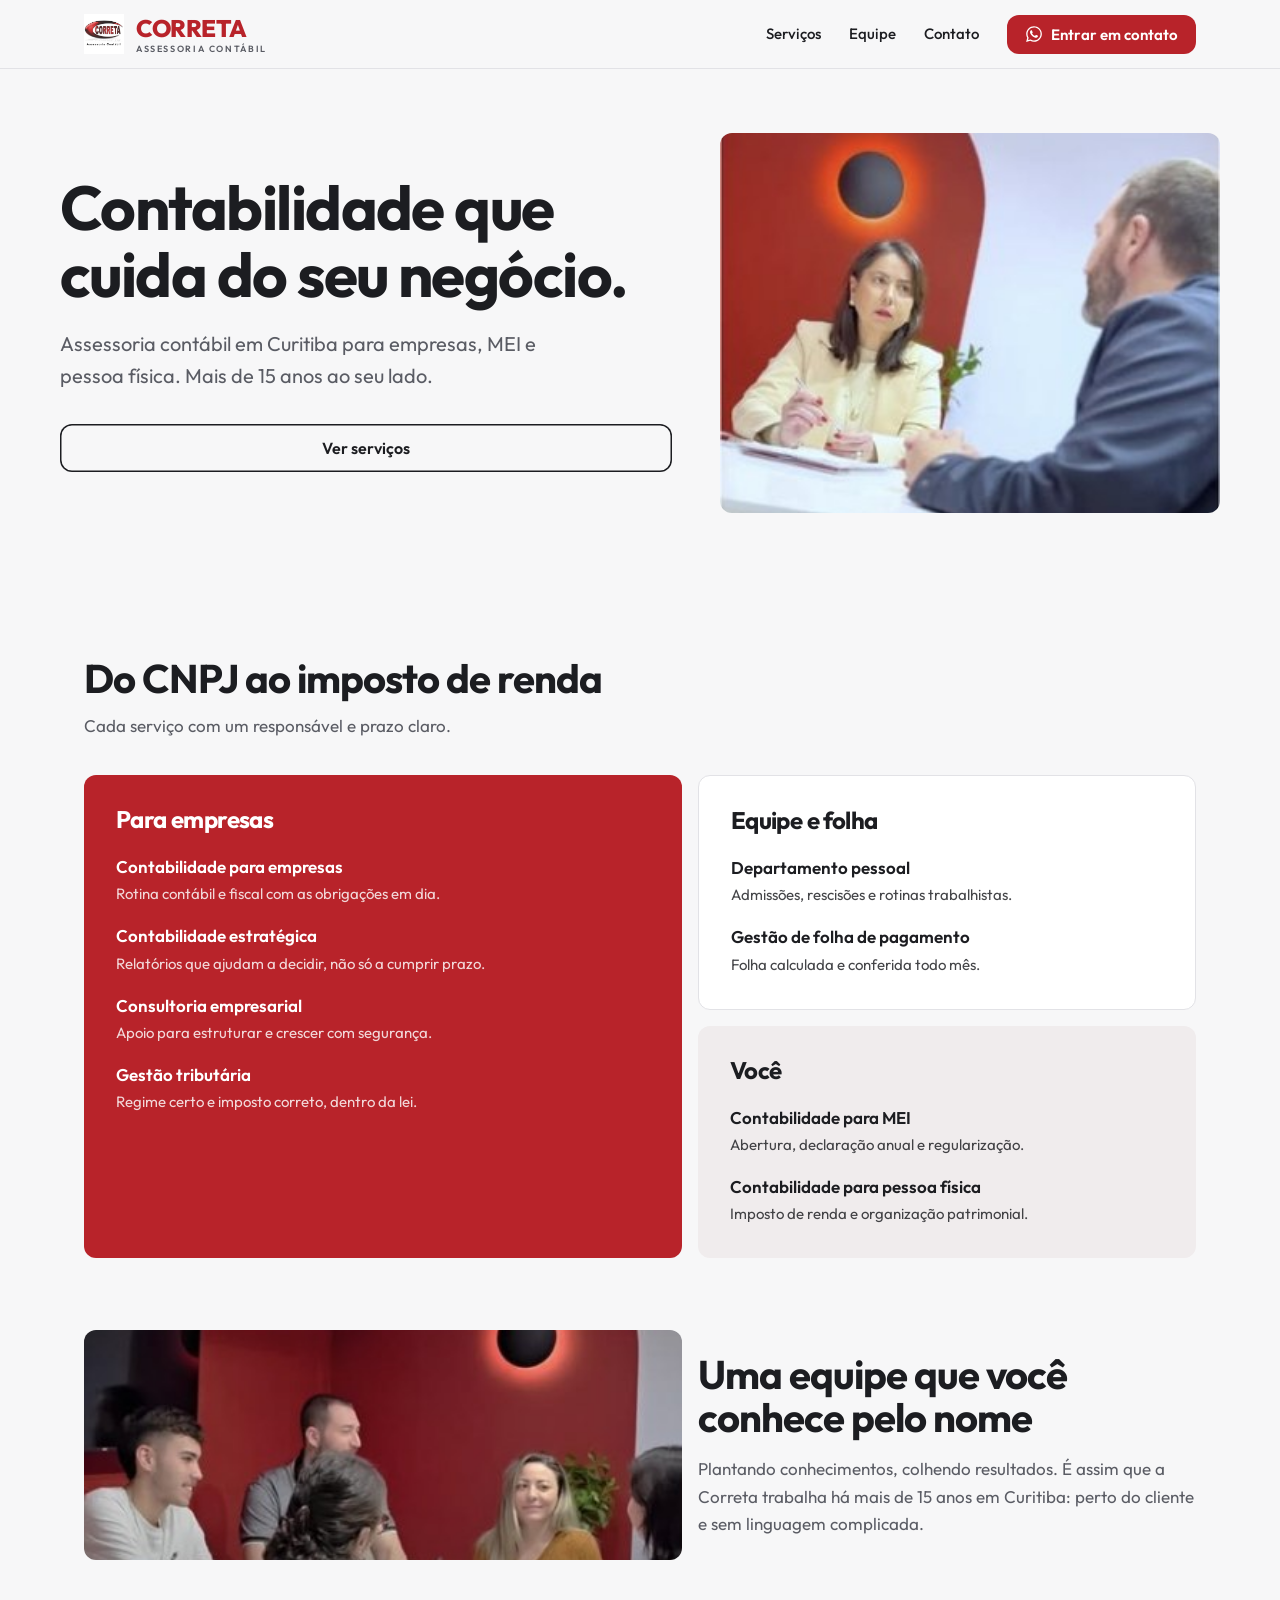
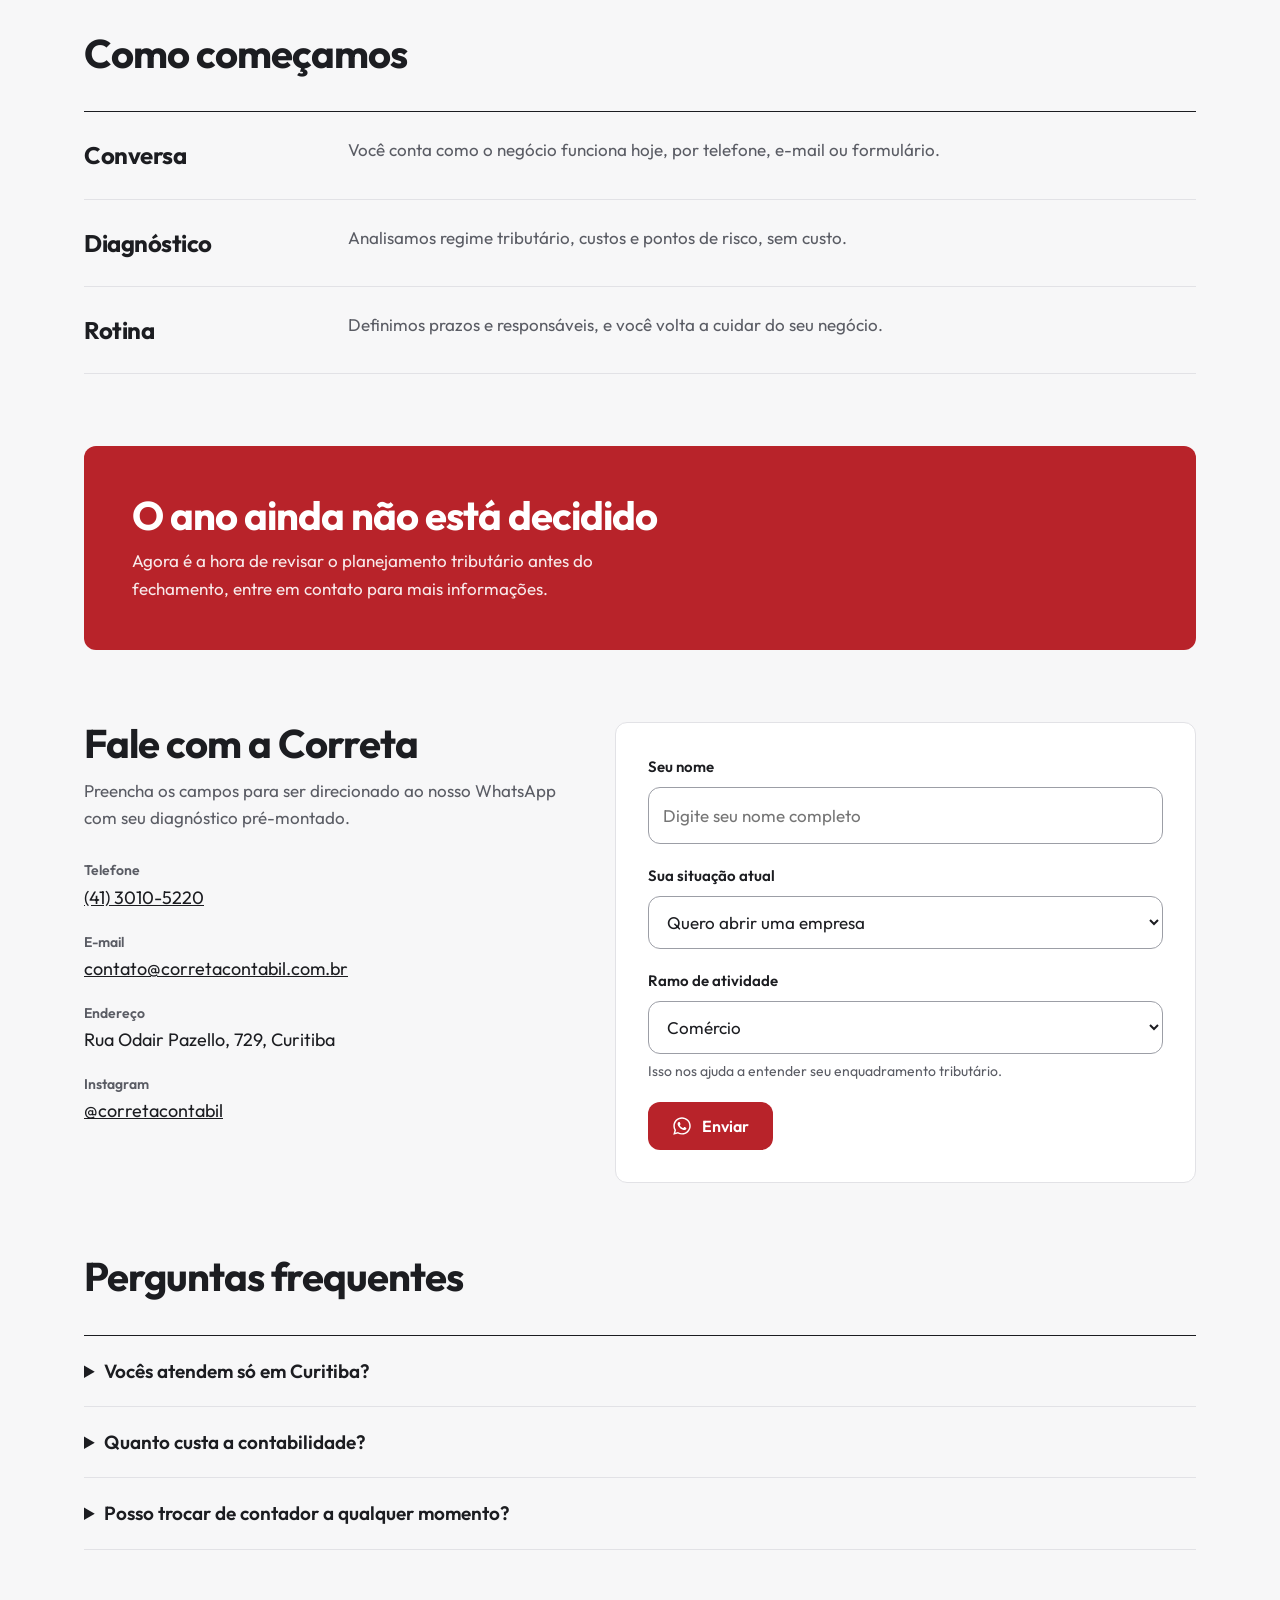
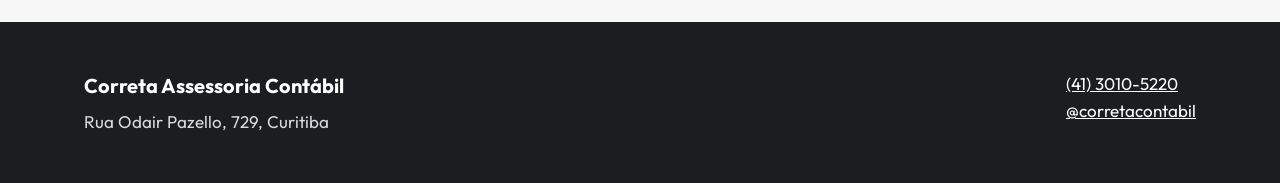
==== index.html @ 0120943a "Ajuste nome do arquivo" ====
<!doctype html>
<html lang="pt-BR">
  <head>
    <meta charset="utf-8" />
    <meta
      name="viewport"
      content="width=device-width, initial-scale=1, viewport-fit=cover"
    />
    <title>Correta Assessoria Contábil | Curitiba</title>
    <meta
      name="description"
      content="Assessoria contábil em Curitiba para empresas, MEI e pessoa física. Peça seu diagnóstico gratuito."
    />
    <link rel="preconnect" href="https://fonts.googleapis.com" />
    <link rel="preconnect" href="https://fonts.gstatic.com" crossorigin />
    <link
      href="https://fonts.googleapis.com/css2?family=Outfit:wght@400;500;600;700;800&display=swap"
      rel="stylesheet"
    />

    <link rel="icon" type="image/png" href="/public/logo.jpg" />

    <style>
      :root {
        color-scheme: light;
        --bg: #f7f7f8;
        --surf: #fff;
        --tint: #f0eced;
        --ink: #1c1d21;
        --mut: #5a5c64;
        --acc: #b8232a;
        --accd: #8f1a20;
        --line: #e2e2e6;
        --r: 12px;
        box-sizing: border-box;
        padding-top: env(safe-area-inset-top, 0px);
        padding-bottom: env(safe-area-inset-bottom, 0px);
      }
      * {
        box-sizing: border-box;
      }
      html {
        scroll-padding-top: calc(72px + env(safe-area-inset-top, 0px));
        scroll-behavior: smooth;
      }
      @media (prefers-reduced-motion: reduce) {
        html {
          scroll-behavior: auto;
        }
        * {
          transition: none !important;
        }
      }
      body {
        margin: 0;
        background: var(--bg);
        color: var(--ink);
        font:
          400 17px/1.6 Outfit,
          system-ui,
          -apple-system,
          "Segoe UI",
          Roboto,
          sans-serif;
      }
      .w {
        max-width: 1160px;
        margin: 0 auto;
        padding: 0 24px;
      }
      h1,
      h2,
      h3 {
        font-weight: 700;
        letter-spacing: -0.025em;
        line-height: 1.08;
        margin: 0;
      }
      h1 {
        font-size: clamp(34px, 5.6vw, 62px);
      }
      h2 {
        font-size: clamp(26px, 3.8vw, 40px);
      }
      p {
        margin: 0;
      }
      .mut {
        color: var(--mut);
      }
      header {
        position: sticky;
        top: env(safe-area-inset-top, 0px);
        z-index: 10;
        background: var(--bg);
        border-bottom: 1px solid var(--line);
      }
      header .w {
        height: 68px;
        display: flex;
        align-items: center;
        justify-content: space-between;
        gap: 16px;
      }
      .logo {
        font-weight: 800;
        font-size: 24px;
        letter-spacing: -0.02em;
        color: var(--acc);
        text-transform: uppercase;
        line-height: 1;
        text-decoration: none;
      }
      .logo small {
        display: block;
        font-size: 9px;
        font-weight: 600;
        letter-spacing: 0.18em;
        color: var(--mut);
        margin-top: 4px;
      }
      nav {
        display: flex;
        align-items: center;
        gap: 28px;
      }
      nav a:not(.btn) {
        color: var(--ink);
        text-decoration: none;
        font-weight: 500;
        font-size: 15px;
      }
      nav a:not(.btn):hover {
        color: var(--acc);
      }
      nav a.btn {
        display: inline-flex;
        align-items: center;
        justify-content: center;
        gap: 8px; /* Espaçamento entre o ícone e o texto */
      }

      /* Tamanho e cor do ícone SVG do WhatsApp */
      nav a.btn svg {
        width: 18px;
        height: 18px;
        fill: currentColor; /* Herda a cor branca do texto do botão */
        flex-shrink: 0;
      }
      .btn {
        display: inline-block;
        background: var(--acc);
        color: #fff;
        font:
          600 16px Outfit,
          system-ui,
          sans-serif;
        padding: 14px 24px;
        border-radius: var(--r);
        text-decoration: none;
        border: 0;
        cursor: pointer;
        white-space: nowrap;
        transition:
          background 0.15s,
          transform 0.1s;
      }
      .btn:hover {
        background: var(--accd);
      }
      .btn:active {
        transform: translateY(1px);
      }
      .btn.line {
        background: transparent;
        color: var(--ink);
        box-shadow: inset 0 0 0 1.5px var(--ink);
        width: 100%;
        text-align: center;
      }
      .btn.line:hover {
        background: var(--ink);
        color: #fff;
      }
      .btn.white {
        background: #fff;
        color: var(--accd);
      }
      .btn.white:hover {
        background: var(--tint);
      }
      .btn.sm {
        padding: 10px 18px;
        font-size: 15px;
      }
      .btn-wsp {
        display: inline-flex;
        align-items: center;
        justify-content: center;
        gap: 10px;
        width: 100%; /* Ocupa a largura disponível da coluna no formulário */
        max-width: 320px; /* Define um tamanho máximo elegante */
        text-align: center;
      }

      /* Garante o alinhamento do conteúdo da coluna onde o botão está inserido */
      .form-column-center {
        display: flex;
        flex-direction: column;
        justify-content: center;
        align-items: center;
        height: 100%;
      }

      .logo {
        display: flex;
        align-items: center;
        gap: 12px; /* Espaço entre a imagem e o texto */
        text-decoration: none;
        font-weight: 800;
        font-size: 24px;
        letter-spacing: -0.02em;
        color: var(--acc);
        text-transform: uppercase;
        line-height: 1;
      }

      /* Tamanho controlado da imagem */
      .logo-img {
        max-height: 40px;
        width: auto;
        object-fit: contain;
      }

      /* Estilo do texto ao lado da imagem */
      .logo-text small {
        display: block;
        font-size: 9px;
        font-weight: 600;
        letter-spacing: 0.18em;
        color: var(--mut);
        margin-top: 4px;
      }

      /* Ajuste do tamanho do ícone SVG do WhatsApp */
      .btn-wsp svg {
        width: 22px;
        height: 22px;
        fill: currentColor;
        flex-shrink: 0;
      }

      button.btn,
      .btn-wsp-submit {
        display: inline-flex !important;
        align-items: center !important;
        justify-content: center !important;
        gap: 10px; /* Espaçamento horizontal entre o ícone e a palavra 'Enviar' */
        line-height: 1; /* Evita que a altura da linha empurre o texto para baixo */
      }

      /* Força a remoção de margens extras ou desalinhamento do SVG */
      button.btn svg,
      .btn-wsp-submit svg {
        display: block; /* Remove o espaçamento de linha padrão de imagens/SVGs */
        flex-shrink: 0;
        margin: 0;
      }
      .hero {
        display: grid;
        grid-template-columns: 1.1fr 0.9fr;
        gap: 48px;
        align-items: center;
        padding: 64px 0 72px;
      }
      .hero p {
        font-size: 20px;
        color: var(--mut);
        max-width: 480px;
        margin-top: 20px;
      }
      .cta {
        display: flex;
        gap: 12px;
        flex-wrap: wrap;
        margin-top: 32px;
      }
      .ph {
        width: 100%;
        display: block;
        border-radius: var(--r);
        object-fit: cover;
      }
      .hero .ph {
        aspect-ratio: 4/4.6;
      }
      section {
        padding: 72px 0;
      }
      .head {
        max-width: 620px;
        margin-bottom: 36px;
      }
      .head p {
        margin-top: 12px;
        color: var(--mut);
      }
      .bento {
        display: grid;
        grid-template-columns: 1.2fr 1fr;
        grid-template-rows: auto auto;
        gap: 16px;
      }
      .cell {
        border-radius: var(--r);
        padding: 32px;
      }
      .cell h3 {
        font-size: 24px;
        margin-bottom: 20px;
      }
      .cell dl {
        margin: 0;
      }
      .cell dt {
        font-weight: 600;
        font-size: 17px;
      }
      .cell dd {
        margin: 2px 0 16px;
        font-size: 15px;
        opacity: 0.82;
      }
      .cell dd:last-child {
        margin-bottom: 0;
      }
      .c1 {
        grid-row: span 2;
        background: var(--acc);
        color: #fff;
      }
      .c2 {
        background: var(--surf);
        border: 1px solid var(--line);
      }
      .c3 {
        background: var(--tint);
      }
      .split {
        display: grid;
        grid-template-columns: 1.2fr 1fr;
        gap: 16px;
        align-items: center;
      }

      .split .ph {
        width: 100%;
        aspect-ratio: 16/9;
        object-fit: cover;
        border-radius: var(--r);
      }
      .split p {
        margin-top: 16px;
        color: var(--mut);
      }
      .steps {
        border-top: 1.5px solid var(--ink);
      }
      .step {
        display: grid;
        grid-template-columns: 240px 1fr;
        gap: 24px;
        padding: 24px 0;
        border-bottom: 1px solid var(--line);
      }
      .step b {
        font-size: 24px;
        font-weight: 700;
        letter-spacing: -0.02em;
      }
      .band {
        background: var(--acc);
        color: #fff;
        border-radius: var(--r);
        padding: 48px;
        display: flex;
        justify-content: space-between;
        align-items: center;
        gap: 32px;
        flex-wrap: wrap;
      }
      .band p {
        margin-top: 10px;
        opacity: 0.9;
        max-width: 520px;
      }
      .form {
        display: grid;
        grid-template-columns: 0.9fr 1.1fr;
        gap: 56px;
      }
      .info dl {
        margin: 28px 0 0;
      }
      .info dt {
        font-size: 14px;
        font-weight: 600;
        color: var(--mut);
        margin-top: 18px;
      }
      .info dd {
        margin: 2px 0 0;
        font-size: 18px;
      }
      .info a {
        color: var(--ink);
      }
      form {
        background: var(--surf);
        border: 1px solid var(--line);
        border-radius: var(--r);
        padding: 32px;
      }
      label {
        display: block;
        font-weight: 600;
        font-size: 15px;
        margin-bottom: 8px;
      }
      .f {
        margin-bottom: 20px;
      }
      .hint {
        font-size: 14px;
        color: var(--mut);
        margin-top: 6px;
      }
      .err {
        font-size: 14px;
        color: var(--accd);
        margin-top: 6px;
        display: none;
      }
      .bad input {
        border-color: var(--accd);
      }
      .bad .err {
        display: block;
      }
      input,
      select {
        width: 100%;
        padding: 14px;
        border-radius: var(--r);
        border: 1.5px solid #9c9ea6;
        background: #fff;
        color: var(--ink);
        font: inherit;
      }
      input:focus-visible,
      select:focus-visible,
      .btn:focus-visible,
      summary:focus-visible,
      a:focus-visible {
        outline: 3px solid var(--ink);
        outline-offset: 2px;
      }
      details {
        border-bottom: 1px solid var(--line);
        padding: 20px 0;
      }
      details:first-of-type {
        border-top: 1.5px solid var(--ink);
      }
      summary {
        font-weight: 600;
        font-size: 19px;
        cursor: pointer;
      }
      details p {
        margin-top: 10px;
        color: var(--mut);
        max-width: 640px;
      }
      footer {
        background: var(--ink);
        color: #d9dade;
        padding: 48px 0;
      }
      footer .w {
        display: flex;
        justify-content: space-between;
        gap: 24px;
        flex-wrap: wrap;
      }
      footer b {
        color: #fff;
        font-size: 20px;
      }
      footer a {
        color: #fff;
      }
      @media (max-width: 820px) {
        nav a:not(.btn) {
          display: none;
        }
        .hero,
        .split,
        .form {
          grid-template-columns: 1fr;
          gap: 32px;
        }
        .hero {
          padding: 36px 0 48px;
        }
        .hero .ph {
          aspect-ratio: 4/3;
          order: -1;
        }
        .bento {
          grid-template-columns: 1fr;
        }
        .c1 {
          grid-row: auto;
        }
        .step {
          grid-template-columns: 1fr;
          gap: 6px;
        }
        section {
          padding: 52px 0;
        }
        .band {
          padding: 32px;
        }
        .cell {
          padding: 24px;
        }
        form {
          padding: 24px;
        }
      }
    </style>
  </head>
  <body>
    <header>
      <div class="w">
        <a class="logo" href="#">
          <img src="/public/logo.jpg" alt="Logo Correta" class="logo-img" />
          <div class="logo-text">
            CORRETA
            <small>ASSESSORIA CONTÁBIL</small>
          </div>
        </a>
        <nav>
          <a href="#servicos">Serviços</a><a href="#equipe">Equipe</a
          ><a href="#contato">Contato</a
          ><a class="btn sm" href="#contato">
            <svg xmlns="http://www.w3.org/2000/svg" viewBox="0 0 448 512">
              <path
                d="M380.9 97.1C339 55.1 283.2 32 223.9 32c-122.4 0-222 99.6-222 222 0 39.1 10.2 77.3 29.6 111L0 480l117.7-30.9c32.4 17.7 68.9 27 106.1 27h.1c122.3 0 224.1-99.6 224.1-222 0-59.3-25.2-115-67.1-157zm-157 341.6c-33.2 0-65.7-8.9-94-25.7l-6.7-4-69.8 18.3 18.6-68.1-4.4-7c-18.5-29.4-28.2-63.3-28.2-98.2 0-101.7 82.8-184.5 184.6-184.5 49.3 0 95.6 19.2 130.4 54.1 34.8 34.9 56.2 81.2 56.1 130.5 0 101.8-84.9 184.6-186.6 184.6zm101.2-138.2c-5.5-2.8-32.8-16.2-37.9-18-5.1-1.9-8.8-2.8-12.5 2.8-3.7 5.6-14.3 18-17.6 21.8-3.2 3.7-6.5 4.2-12 1.4-32.6-16.3-54-29.1-75.5-66-5.7-9.8 5.7-9.1 16.3-30.3 1.8-3.7.9-6.9-.5-9.7-1.4-2.8-12.5-30.1-17.1-41.2-4.5-10.8-9.1-9.3-12.5-9.5-3.2-.2-6.9-.2-10.6-.2-3.7 0-9.7 1.4-14.8 6.9-5.1 5.6-19.4 19-19.4 46.3 0 27.3 19.9 53.7 22.6 57.4 2.8 3.7 39.1 59.7 94.8 83.8 35.2 15.2 49 16.5 66.6 13.9 10.7-1.6 32.8-13.4 37.4-26.4 4.6-13 4.6-24.1 3.2-26.4-1.3-2.5-5-3.9-10.5-6.6z"
              />
            </svg>
            Entrar em contato
          </a>
        </nav>
      </div>
    </header>

    <main>
      <div class="w hero">
        <div>
          <h1>Contabilidade que cuida do seu negócio.</h1>
          <p>
            Assessoria contábil em Curitiba para empresas, MEI e pessoa física.
            Mais de 15 anos ao seu lado.
          </p>
          <div class="cta">
            <a class="btn line" href="#servicos">Ver serviços</a>
          </div>
        </div>
        <img
          class="ph"
          src="[data-uri]"
          width="310"
          height="380"
          alt="Contadora atendendo um cliente na sala de reuniões da Correta"
        />
      </div>

      <section id="servicos">
        <div class="w">
          <div class="head">
            <h2>Do CNPJ ao imposto de renda</h2>
            <p>Cada serviço com um responsável e prazo claro.</p>
          </div>
          <div class="bento">
            <div class="cell c1">
              <h3>Para empresas</h3>
              <dl>
                <dt>Contabilidade para empresas</dt>
                <dd>Rotina contábil e fiscal com as obrigações em dia.</dd>
                <dt>Contabilidade estratégica</dt>
                <dd>
                  Relatórios que ajudam a decidir, não só a cumprir prazo.
                </dd>
                <dt>Consultoria empresarial</dt>
                <dd>Apoio para estruturar e crescer com segurança.</dd>
                <dt>Gestão tributária</dt>
                <dd>Regime certo e imposto correto, dentro da lei.</dd>
              </dl>
            </div>
            <div class="cell c2">
              <h3>Equipe e folha</h3>
              <dl>
                <dt>Departamento pessoal</dt>
                <dd>Admissões, rescisões e rotinas trabalhistas.</dd>
                <dt>Gestão de folha de pagamento</dt>
                <dd>Folha calculada e conferida todo mês.</dd>
              </dl>
            </div>
            <div class="cell c3">
              <h3>Você</h3>
              <dl>
                <dt>Contabilidade para MEI</dt>
                <dd>Abertura, declaração anual e regularização.</dd>
                <dt>Contabilidade para pessoa física</dt>
                <dd>Imposto de renda e organização patrimonial.</dd>
              </dl>
            </div>
          </div>
        </div>
      </section>

      <section id="equipe" style="padding-top: 0">
        <div class="w split">
          <img
            class="ph"
            src="[data-uri]"
            width="418"
            height="230"
            alt="Equipe da Correta reunida na sala vermelha do escritório"
            loading="lazy"
          />
          <div>
            <h2>Uma equipe que você conhece pelo nome</h2>
            <p>
              Plantando conhecimentos, colhendo resultados. É assim que a
              Correta trabalha há mais de 15 anos em Curitiba: perto do cliente
              e sem linguagem complicada.
            </p>
          </div>
        </div>
      </section>

      <section style="padding-top: 0">
        <div class="w">
          <div class="head"><h2>Como começamos</h2></div>
          <div class="steps">
            <div class="step">
              <b>Conversa</b>
              <p class="mut">
                Você conta como o negócio funciona hoje, por telefone, e-mail ou
                formulário.
              </p>
            </div>
            <div class="step">
              <b>Diagnóstico</b>
              <p class="mut">
                Analisamos regime tributário, custos e pontos de risco, sem
                custo.
              </p>
            </div>
            <div class="step">
              <b>Rotina</b>
              <p class="mut">
                Definimos prazos e responsáveis, e você volta a cuidar do seu
                negócio.
              </p>
            </div>
          </div>
        </div>
      </section>

      <section style="padding-top: 0">
        <div class="w">
          <div class="band">
            <div>
              <h2>O ano ainda não está decidido</h2>
              <p>
                Agora é a hora de revisar o planejamento tributário antes do
                fechamento, entre em contato para mais informações.
              </p>
            </div>
          </div>
        </div>
      </section>

      <section id="contato" style="padding-top: 0">
        <div class="w form">
          <div class="info">
            <h2>Fale com a Correta</h2>
            <p class="mut" style="margin-top: 12px">
              Preencha os campos para ser direcionado ao nosso WhatsApp com seu
              diagnóstico pré-montado.
            </p>
            <dl>
              <dt>Telefone</dt>
              <dd><a href="tel:+554130105220">(41) 3010-5220</a></dd>
              <dt>E-mail</dt>
              <dd>
                <a href="mailto:contato@corretacontabil.com.br"
                  >contato@corretacontabil.com.br</a
                >
              </dd>
              <dt>Endereço</dt>
              <dd>Rua Odair Pazello, 729, Curitiba</dd>
              <dt>Instagram</dt>
              <dd>
                <a
                  href="https://instagram.com/corretacontabil"
                  target="_blank"
                  rel="noopener"
                  >@corretacontabil</a
                >
              </dd>
            </dl>
          </div>

          <form id="f" novalidate>
            <div class="f" id="gn">
              <label for="nome">Seu nome</label>
              <input
                id="nome"
                placeholder="Digite seu nome completo"
                autocomplete="name"
              />
              <p class="err">Informe seu nome para continuar.</p>
            </div>

            <div class="f">
              <label for="sit">Sua situação atual</label>
              <select id="sit">
                <option value="Quero abrir uma empresa">
                  Quero abrir uma empresa
                </option>
                <option value="Sou MEI e quero crescer">
                  Sou MEI e quero regularizar / crescer
                </option>
                <option value="Quero trocar de contador">
                  Quero trocar de contador
                </option>
                <option value="Preciso de contabilidade para pessoa física">
                  Preciso de contabilidade para Pessoa Física
                </option>
              </select>
            </div>

            <div class="f">
              <label for="seg">Ramo de atividade</label>
              <select id="seg">
                <option value="Comércio">Comércio</option>
                <option value="Serviços">Serviços</option>
                <option value="Saúde">Saúde</option>
                <option value="Tecnologia">Tecnologia</option>
                <option value="Alimentação">Alimentação</option>
                <option value="Outro">Outro</option>
              </select>
              <p class="hint">
                Isso nos ajuda a entender seu enquadramento tributário.
              </p>
            </div>

            <button class="btn btn-wsp-submit" type="submit">
              <svg
                xmlns="http://www.w3.org/2000/svg"
                viewBox="0 0 448 512"
                width="20"
                height="20"
                fill="currentColor"
              >
                <path
                  d="M380.9 97.1C339 55.1 283.2 32 223.9 32c-122.4 0-222 99.6-222 222 0 39.1 10.2 77.3 29.6 111L0 480l117.7-30.9c32.4 17.7 68.9 27 106.1 27h.1c122.3 0 224.1-99.6 224.1-222 0-59.3-25.2-115-67.1-157zm-157 341.6c-33.2 0-65.7-8.9-94-25.7l-6.7-4-69.8 18.3 18.6-68.1-4.4-7c-18.5-29.4-28.2-63.3-28.2-98.2 0-101.7 82.8-184.5 184.6-184.5 49.3 0 95.6 19.2 130.4 54.1 34.8 34.9 56.2 81.2 56.1 130.5 0 101.8-84.9 184.6-186.6 184.6zm101.2-138.2c-5.5-2.8-32.8-16.2-37.9-18-5.1-1.9-8.8-2.8-12.5 2.8-3.7 5.6-14.3 18-17.6 21.8-3.2 3.7-6.5 4.2-12 1.4-32.6-16.3-54-29.1-75.5-66-5.7-9.8 5.7-9.1 16.3-30.3 1.8-3.7.9-6.9-.5-9.7-1.4-2.8-12.5-30.1-17.1-41.2-4.5-10.8-9.1-9.3-12.5-9.5-3.2-.2-6.9-.2-10.6-.2-3.7 0-9.7 1.4-14.8 6.9-5.1 5.6-19.4 19-19.4 46.3 0 27.3 19.9 53.7 22.6 57.4 2.8 3.7 39.1 59.7 94.8 83.8 35.2 15.2 49 16.5 66.6 13.9 10.7-1.6 32.8-13.4 37.4-26.4 4.6-13 4.6-24.1 3.2-26.4-1.3-2.5-5-3.9-10.5-6.6z"
                />
              </svg>
              <span>Enviar</span>
            </button>
          </form>
        </div>
      </section>

      <section style="padding-top: 0">
        <div class="w">
          <div class="head"><h2>Perguntas frequentes</h2></div>
          <details>
            <summary>Vocês atendem só em Curitiba?</summary>
            <p>
              O escritório fica em Curitiba. Fale com a equipe para saber como
              atendemos sua cidade.
            </p>
          </details>
          <details>
            <summary>Quanto custa a contabilidade?</summary>
            <p>
              Depende do regime e do porte da empresa. O diagnóstico é gratuito
              e sem compromisso.
            </p>
          </details>
          <details>
            <summary>Posso trocar de contador a qualquer momento?</summary>
            <p>Sim. A equipe cuida da documentação e da transição para você.</p>
          </details>
        </div>
      </section>
    </main>

    <footer>
      <div class="w">
        <div>
          <b>Correta Assessoria Contábil</b>
          <p style="margin-top: 6px">Rua Odair Pazello, 729, Curitiba</p>
        </div>
        <div>
          <a href="tel:+554130105220">(41) 3010-5220</a><br /><a
            href="https://instagram.com/corretacontabil"
            target="_blank"
            rel="noopener"
            >@corretacontabil</a
          >
        </div>
      </div>
    </footer>

    <script>
      // Insira aqui o número do WhatsApp da Correta (apenas números)
      const WHATS = "554130105220";

      document.getElementById("f").addEventListener("submit", function (e) {
        e.preventDefault();

        const nomeInput = document.getElementById("nome");
        const nome = nomeInput.value.trim();
        const grupoNome = document.getElementById("gn");

        // Validação simples: se o nome não for preenchido, exibe o aviso
        if (!nome) {
          grupoNome.classList.add("bad");
          nomeInput.focus();
          return;
        }
        grupoNome.classList.remove("bad");

        const situacao = document.getElementById("sit").value;
        const segmento = document.getElementById("seg").value;

        // Mensagem bem estruturada para chegar pronta no WhatsApp
        const mensagem =
          `Olá! Meu nome é ${nome}.\n\n` +
          `• Situação: ${situacao}\n` +
          `• Ramo de atuação: ${segmento}\n\n` +
          `Gostaria de solicitar o diagnóstico para a minha empresa.`;

        // Redireciona para o WhatsApp com a mensagem formatada
        const url =
          "https://wa.me/" + WHATS + "?text=" + encodeURIComponent(mensagem);
        window.open(url, "_blank");
      });
    </script>
  </body>
</html>
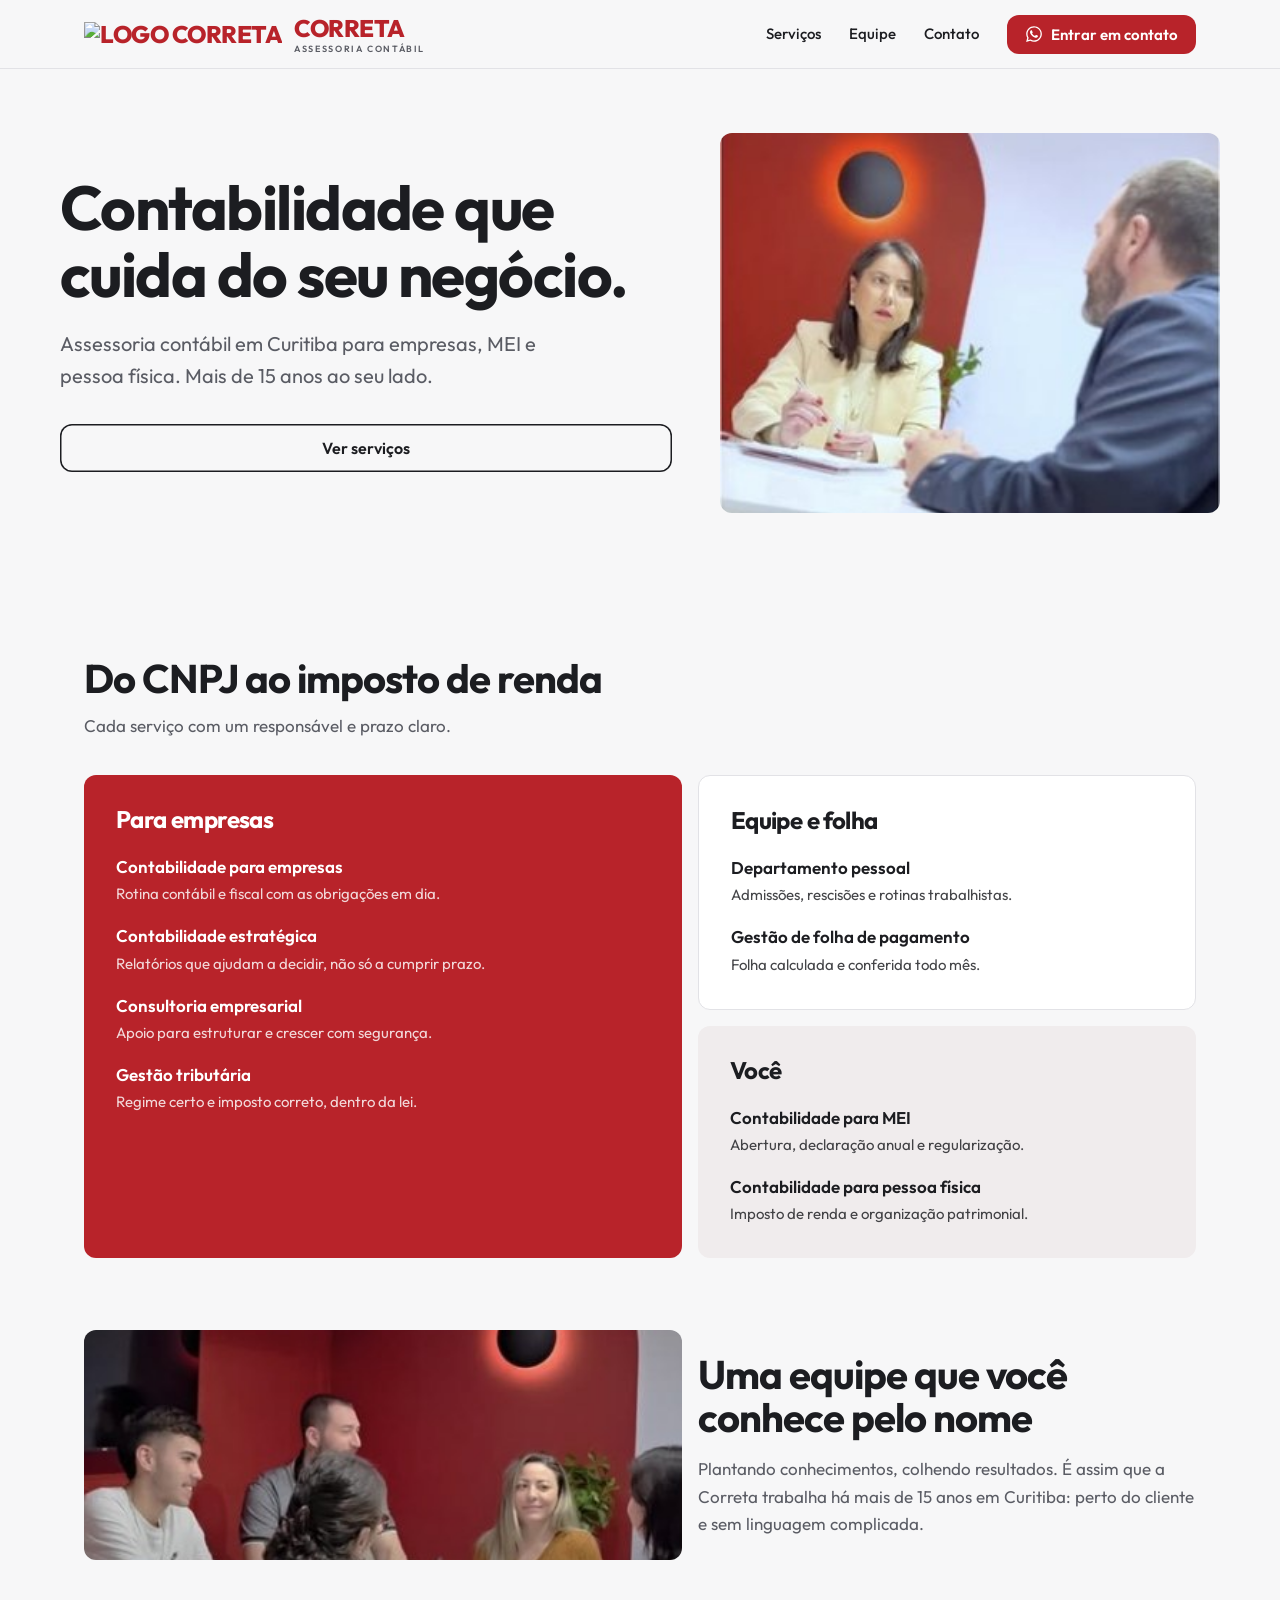
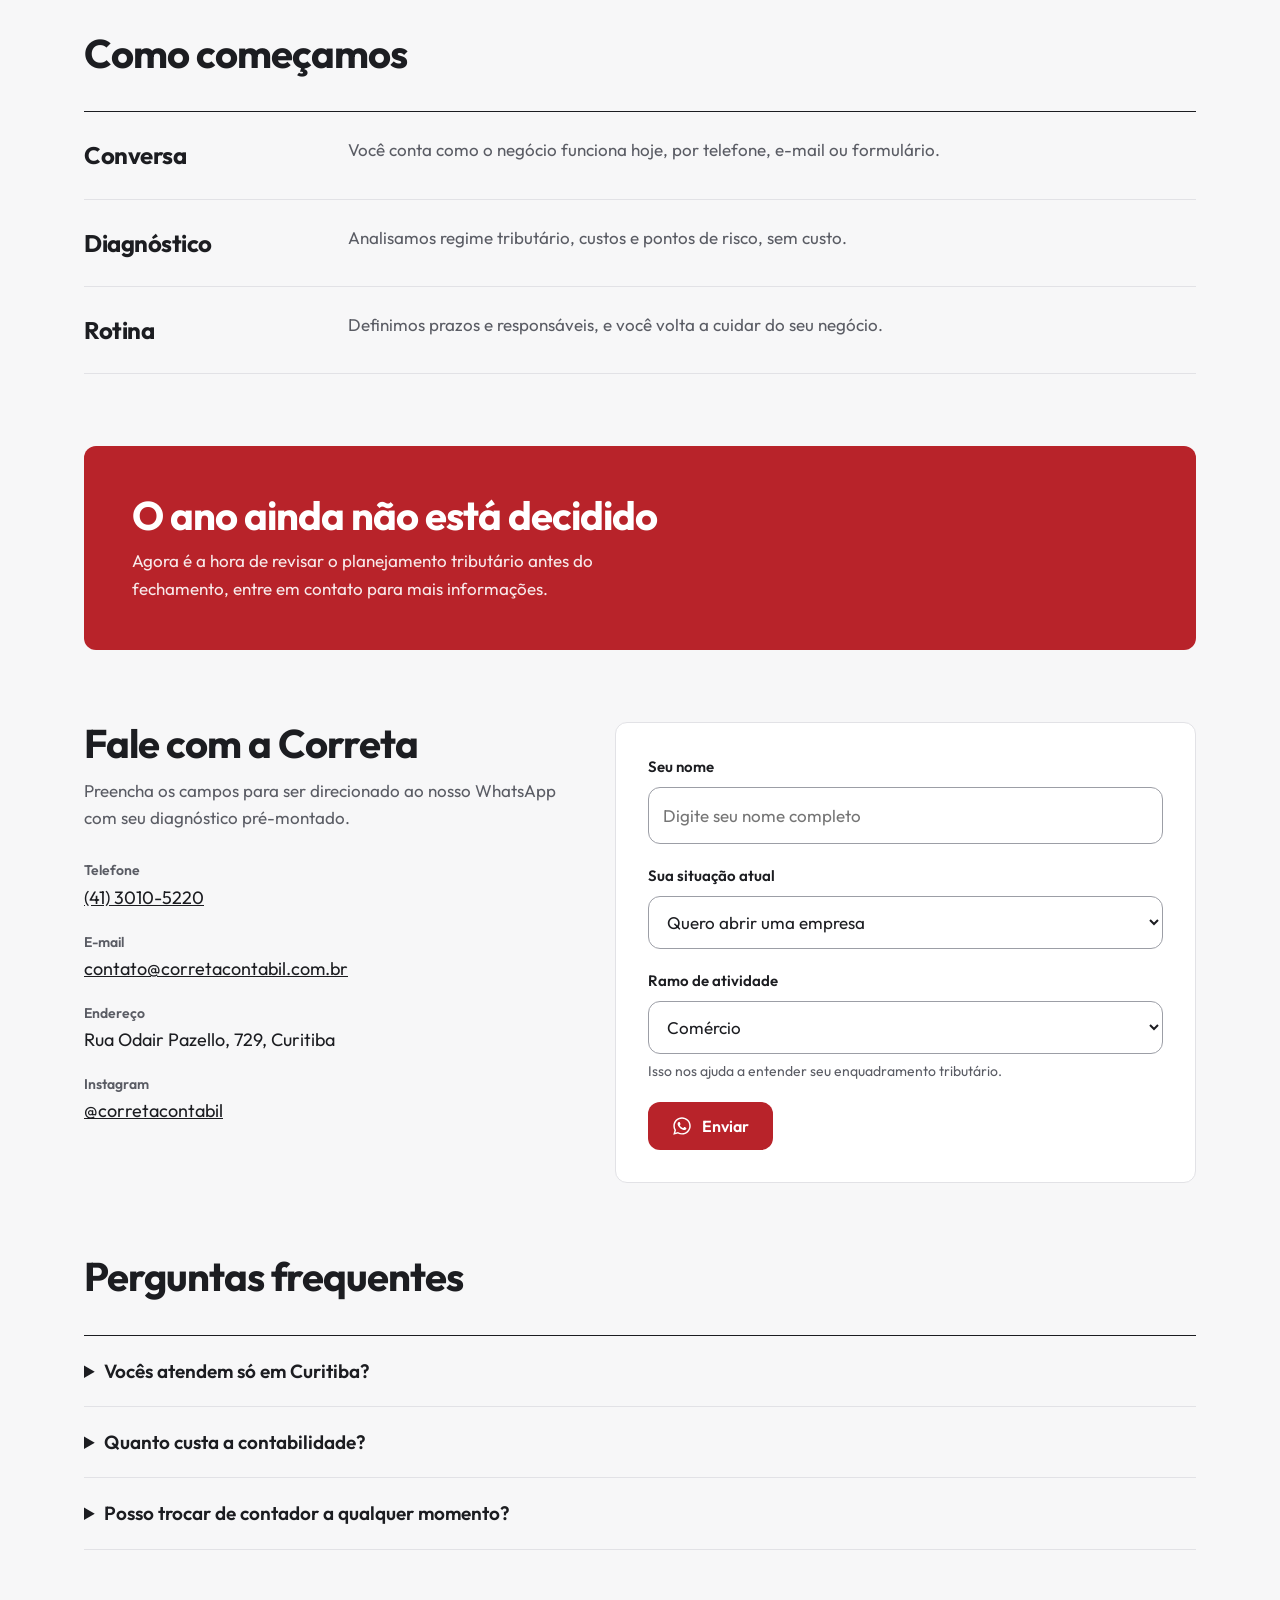
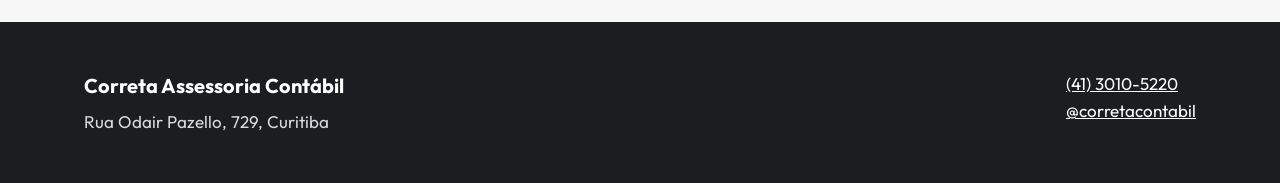
==== commit 89db6fc1: "Corrige caminhos dos assets públicos Co-authored-by: Copilot <223556219+Copilot@users.noreply.github" ====
--- a/index.html
+++ b/index.html
@@ -18,535 +18,15 @@
       rel="stylesheet"
     />
 
-    <link rel="icon" type="image/png" href="/public/logo.jpg" />
-
-    <style>
-      :root {
-        color-scheme: light;
-        --bg: #f7f7f8;
-        --surf: #fff;
-        --tint: #f0eced;
-        --ink: #1c1d21;
-        --mut: #5a5c64;
-        --acc: #b8232a;
-        --accd: #8f1a20;
-        --line: #e2e2e6;
-        --r: 12px;
-        box-sizing: border-box;
-        padding-top: env(safe-area-inset-top, 0px);
-        padding-bottom: env(safe-area-inset-bottom, 0px);
-      }
-      * {
-        box-sizing: border-box;
-      }
-      html {
-        scroll-padding-top: calc(72px + env(safe-area-inset-top, 0px));
-        scroll-behavior: smooth;
-      }
-      @media (prefers-reduced-motion: reduce) {
-        html {
-          scroll-behavior: auto;
-        }
-        * {
-          transition: none !important;
-        }
-      }
-      body {
-        margin: 0;
-        background: var(--bg);
-        color: var(--ink);
-        font:
-          400 17px/1.6 Outfit,
-          system-ui,
-          -apple-system,
-          "Segoe UI",
-          Roboto,
-          sans-serif;
-      }
-      .w {
-        max-width: 1160px;
-        margin: 0 auto;
-        padding: 0 24px;
-      }
-      h1,
-      h2,
-      h3 {
-        font-weight: 700;
-        letter-spacing: -0.025em;
-        line-height: 1.08;
-        margin: 0;
-      }
-      h1 {
-        font-size: clamp(34px, 5.6vw, 62px);
-      }
-      h2 {
-        font-size: clamp(26px, 3.8vw, 40px);
-      }
-      p {
-        margin: 0;
-      }
-      .mut {
-        color: var(--mut);
-      }
-      header {
-        position: sticky;
-        top: env(safe-area-inset-top, 0px);
-        z-index: 10;
-        background: var(--bg);
-        border-bottom: 1px solid var(--line);
-      }
-      header .w {
-        height: 68px;
-        display: flex;
-        align-items: center;
-        justify-content: space-between;
-        gap: 16px;
-      }
-      .logo {
-        font-weight: 800;
-        font-size: 24px;
-        letter-spacing: -0.02em;
-        color: var(--acc);
-        text-transform: uppercase;
-        line-height: 1;
-        text-decoration: none;
-      }
-      .logo small {
-        display: block;
-        font-size: 9px;
-        font-weight: 600;
-        letter-spacing: 0.18em;
-        color: var(--mut);
-        margin-top: 4px;
-      }
-      nav {
-        display: flex;
-        align-items: center;
-        gap: 28px;
-      }
-      nav a:not(.btn) {
-        color: var(--ink);
-        text-decoration: none;
-        font-weight: 500;
-        font-size: 15px;
-      }
-      nav a:not(.btn):hover {
-        color: var(--acc);
-      }
-      nav a.btn {
-        display: inline-flex;
-        align-items: center;
-        justify-content: center;
-        gap: 8px; /* Espaçamento entre o ícone e o texto */
-      }
-
-      /* Tamanho e cor do ícone SVG do WhatsApp */
-      nav a.btn svg {
-        width: 18px;
-        height: 18px;
-        fill: currentColor; /* Herda a cor branca do texto do botão */
-        flex-shrink: 0;
-      }
-      .btn {
-        display: inline-block;
-        background: var(--acc);
-        color: #fff;
-        font:
-          600 16px Outfit,
-          system-ui,
-          sans-serif;
-        padding: 14px 24px;
-        border-radius: var(--r);
-        text-decoration: none;
-        border: 0;
-        cursor: pointer;
-        white-space: nowrap;
-        transition:
-          background 0.15s,
-          transform 0.1s;
-      }
-      .btn:hover {
-        background: var(--accd);
-      }
-      .btn:active {
-        transform: translateY(1px);
-      }
-      .btn.line {
-        background: transparent;
-        color: var(--ink);
-        box-shadow: inset 0 0 0 1.5px var(--ink);
-        width: 100%;
-        text-align: center;
-      }
-      .btn.line:hover {
-        background: var(--ink);
-        color: #fff;
-      }
-      .btn.white {
-        background: #fff;
-        color: var(--accd);
-      }
-      .btn.white:hover {
-        background: var(--tint);
-      }
-      .btn.sm {
-        padding: 10px 18px;
-        font-size: 15px;
-      }
-      .btn-wsp {
-        display: inline-flex;
-        align-items: center;
-        justify-content: center;
-        gap: 10px;
-        width: 100%; /* Ocupa a largura disponível da coluna no formulário */
-        max-width: 320px; /* Define um tamanho máximo elegante */
-        text-align: center;
-      }
-
-      /* Garante o alinhamento do conteúdo da coluna onde o botão está inserido */
-      .form-column-center {
-        display: flex;
-        flex-direction: column;
-        justify-content: center;
-        align-items: center;
-        height: 100%;
-      }
-
-      .logo {
-        display: flex;
-        align-items: center;
-        gap: 12px; /* Espaço entre a imagem e o texto */
-        text-decoration: none;
-        font-weight: 800;
-        font-size: 24px;
-        letter-spacing: -0.02em;
-        color: var(--acc);
-        text-transform: uppercase;
-        line-height: 1;
-      }
-
-      /* Tamanho controlado da imagem */
-      .logo-img {
-        max-height: 40px;
-        width: auto;
-        object-fit: contain;
-      }
-
-      /* Estilo do texto ao lado da imagem */
-      .logo-text small {
-        display: block;
-        font-size: 9px;
-        font-weight: 600;
-        letter-spacing: 0.18em;
-        color: var(--mut);
-        margin-top: 4px;
-      }
-
-      /* Ajuste do tamanho do ícone SVG do WhatsApp */
-      .btn-wsp svg {
-        width: 22px;
-        height: 22px;
-        fill: currentColor;
-        flex-shrink: 0;
-      }
-
-      button.btn,
-      .btn-wsp-submit {
-        display: inline-flex !important;
-        align-items: center !important;
-        justify-content: center !important;
-        gap: 10px; /* Espaçamento horizontal entre o ícone e a palavra 'Enviar' */
-        line-height: 1; /* Evita que a altura da linha empurre o texto para baixo */
-      }
-
-      /* Força a remoção de margens extras ou desalinhamento do SVG */
-      button.btn svg,
-      .btn-wsp-submit svg {
-        display: block; /* Remove o espaçamento de linha padrão de imagens/SVGs */
-        flex-shrink: 0;
-        margin: 0;
-      }
-      .hero {
-        display: grid;
-        grid-template-columns: 1.1fr 0.9fr;
-        gap: 48px;
-        align-items: center;
-        padding: 64px 0 72px;
-      }
-      .hero p {
-        font-size: 20px;
-        color: var(--mut);
-        max-width: 480px;
-        margin-top: 20px;
-      }
-      .cta {
-        display: flex;
-        gap: 12px;
-        flex-wrap: wrap;
-        margin-top: 32px;
-      }
-      .ph {
-        width: 100%;
-        display: block;
-        border-radius: var(--r);
-        object-fit: cover;
-      }
-      .hero .ph {
-        aspect-ratio: 4/4.6;
-      }
-      section {
-        padding: 72px 0;
-      }
-      .head {
-        max-width: 620px;
-        margin-bottom: 36px;
-      }
-      .head p {
-        margin-top: 12px;
-        color: var(--mut);
-      }
-      .bento {
-        display: grid;
-        grid-template-columns: 1.2fr 1fr;
-        grid-template-rows: auto auto;
-        gap: 16px;
-      }
-      .cell {
-        border-radius: var(--r);
-        padding: 32px;
-      }
-      .cell h3 {
-        font-size: 24px;
-        margin-bottom: 20px;
-      }
-      .cell dl {
-        margin: 0;
-      }
-      .cell dt {
-        font-weight: 600;
-        font-size: 17px;
-      }
-      .cell dd {
-        margin: 2px 0 16px;
-        font-size: 15px;
-        opacity: 0.82;
-      }
-      .cell dd:last-child {
-        margin-bottom: 0;
-      }
-      .c1 {
-        grid-row: span 2;
-        background: var(--acc);
-        color: #fff;
-      }
-      .c2 {
-        background: var(--surf);
-        border: 1px solid var(--line);
-      }
-      .c3 {
-        background: var(--tint);
-      }
-      .split {
-        display: grid;
-        grid-template-columns: 1.2fr 1fr;
-        gap: 16px;
-        align-items: center;
-      }
-
-      .split .ph {
-        width: 100%;
-        aspect-ratio: 16/9;
-        object-fit: cover;
-        border-radius: var(--r);
-      }
-      .split p {
-        margin-top: 16px;
-        color: var(--mut);
-      }
-      .steps {
-        border-top: 1.5px solid var(--ink);
-      }
-      .step {
-        display: grid;
-        grid-template-columns: 240px 1fr;
-        gap: 24px;
-        padding: 24px 0;
-        border-bottom: 1px solid var(--line);
-      }
-      .step b {
-        font-size: 24px;
-        font-weight: 700;
-        letter-spacing: -0.02em;
-      }
-      .band {
-        background: var(--acc);
-        color: #fff;
-        border-radius: var(--r);
-        padding: 48px;
-        display: flex;
-        justify-content: space-between;
-        align-items: center;
-        gap: 32px;
-        flex-wrap: wrap;
-      }
-      .band p {
-        margin-top: 10px;
-        opacity: 0.9;
-        max-width: 520px;
-      }
-      .form {
-        display: grid;
-        grid-template-columns: 0.9fr 1.1fr;
-        gap: 56px;
-      }
-      .info dl {
-        margin: 28px 0 0;
-      }
-      .info dt {
-        font-size: 14px;
-        font-weight: 600;
-        color: var(--mut);
-        margin-top: 18px;
-      }
-      .info dd {
-        margin: 2px 0 0;
-        font-size: 18px;
-      }
-      .info a {
-        color: var(--ink);
-      }
-      form {
-        background: var(--surf);
-        border: 1px solid var(--line);
-        border-radius: var(--r);
-        padding: 32px;
-      }
-      label {
-        display: block;
-        font-weight: 600;
-        font-size: 15px;
-        margin-bottom: 8px;
-      }
-      .f {
-        margin-bottom: 20px;
-      }
-      .hint {
-        font-size: 14px;
-        color: var(--mut);
-        margin-top: 6px;
-      }
-      .err {
-        font-size: 14px;
-        color: var(--accd);
-        margin-top: 6px;
-        display: none;
-      }
-      .bad input {
-        border-color: var(--accd);
-      }
-      .bad .err {
-        display: block;
-      }
-      input,
-      select {
-        width: 100%;
-        padding: 14px;
-        border-radius: var(--r);
-        border: 1.5px solid #9c9ea6;
-        background: #fff;
-        color: var(--ink);
-        font: inherit;
-      }
-      input:focus-visible,
-      select:focus-visible,
-      .btn:focus-visible,
-      summary:focus-visible,
-      a:focus-visible {
-        outline: 3px solid var(--ink);
-        outline-offset: 2px;
-      }
-      details {
-        border-bottom: 1px solid var(--line);
-        padding: 20px 0;
-      }
-      details:first-of-type {
-        border-top: 1.5px solid var(--ink);
-      }
-      summary {
-        font-weight: 600;
-        font-size: 19px;
-        cursor: pointer;
-      }
-      details p {
-        margin-top: 10px;
-        color: var(--mut);
-        max-width: 640px;
-      }
-      footer {
-        background: var(--ink);
-        color: #d9dade;
-        padding: 48px 0;
-      }
-      footer .w {
-        display: flex;
-        justify-content: space-between;
-        gap: 24px;
-        flex-wrap: wrap;
-      }
-      footer b {
-        color: #fff;
-        font-size: 20px;
-      }
-      footer a {
-        color: #fff;
-      }
-      @media (max-width: 820px) {
-        nav a:not(.btn) {
-          display: none;
-        }
-        .hero,
-        .split,
-        .form {
-          grid-template-columns: 1fr;
-          gap: 32px;
-        }
-        .hero {
-          padding: 36px 0 48px;
-        }
-        .hero .ph {
-          aspect-ratio: 4/3;
-          order: -1;
-        }
-        .bento {
-          grid-template-columns: 1fr;
-        }
-        .c1 {
-          grid-row: auto;
-        }
-        .step {
-          grid-template-columns: 1fr;
-          gap: 6px;
-        }
-        section {
-          padding: 52px 0;
-        }
-        .band {
-          padding: 32px;
-        }
-        .cell {
-          padding: 24px;
-        }
-        form {
-          padding: 24px;
-        }
-      }
-    </style>
+    <link rel="icon" type="image/jpeg" href="/logo.jpg" />
+
+    <link rel="stylesheet" href="style.css" />
   </head>
   <body>
     <header>
       <div class="w">
         <a class="logo" href="#">
-          <img src="/public/logo.jpg" alt="Logo Correta" class="logo-img" />
+          <img src="/logo.jpg" alt="Logo Correta" class="logo-img" />
           <div class="logo-text">
             CORRETA
             <small>ASSESSORIA CONTÁBIL</small>
@@ -831,40 +311,6 @@
       </div>
     </footer>
 
-    <script>
-      // Insira aqui o número do WhatsApp da Correta (apenas números)
-      const WHATS = "554130105220";
-
-      document.getElementById("f").addEventListener("submit", function (e) {
-        e.preventDefault();
-
-        const nomeInput = document.getElementById("nome");
-        const nome = nomeInput.value.trim();
-        const grupoNome = document.getElementById("gn");
-
-        // Validação simples: se o nome não for preenchido, exibe o aviso
-        if (!nome) {
-          grupoNome.classList.add("bad");
-          nomeInput.focus();
-          return;
-        }
-        grupoNome.classList.remove("bad");
-
-        const situacao = document.getElementById("sit").value;
-        const segmento = document.getElementById("seg").value;
-
-        // Mensagem bem estruturada para chegar pronta no WhatsApp
-        const mensagem =
-          `Olá! Meu nome é ${nome}.\n\n` +
-          `• Situação: ${situacao}\n` +
-          `• Ramo de atuação: ${segmento}\n\n` +
-          `Gostaria de solicitar o diagnóstico para a minha empresa.`;
-
-        // Redireciona para o WhatsApp com a mensagem formatada
-        const url =
-          "https://wa.me/" + WHATS + "?text=" + encodeURIComponent(mensagem);
-        window.open(url, "_blank");
-      });
-    </script>
+    <script src="script.js"></script>
   </body>
 </html>
--- a/style.css
+++ b/style.css
@@ -0,0 +1,519 @@
+      :root {
+        color-scheme: light;
+        --bg: #f7f7f8;
+        --surf: #fff;
+        --tint: #f0eced;
+        --ink: #1c1d21;
+        --mut: #5a5c64;
+        --acc: #b8232a;
+        --accd: #8f1a20;
+        --line: #e2e2e6;
+        --r: 12px;
+        box-sizing: border-box;
+        padding-top: env(safe-area-inset-top, 0px);
+        padding-bottom: env(safe-area-inset-bottom, 0px);
+      }
+      * {
+        box-sizing: border-box;
+      }
+      html {
+        scroll-padding-top: calc(72px + env(safe-area-inset-top, 0px));
+        scroll-behavior: smooth;
+      }
+      @media (prefers-reduced-motion: reduce) {
+        html {
+          scroll-behavior: auto;
+        }
+        * {
+          transition: none !important;
+        }
+      }
+      body {
+        margin: 0;
+        background: var(--bg);
+        color: var(--ink);
+        font:
+          400 17px/1.6 Outfit,
+          system-ui,
+          -apple-system,
+          "Segoe UI",
+          Roboto,
+          sans-serif;
+      }
+      .w {
+        max-width: 1160px;
+        margin: 0 auto;
+        padding: 0 24px;
+      }
+      h1,
+      h2,
+      h3 {
+        font-weight: 700;
+        letter-spacing: -0.025em;
+        line-height: 1.08;
+        margin: 0;
+      }
+      h1 {
+        font-size: clamp(34px, 5.6vw, 62px);
+      }
+      h2 {
+        font-size: clamp(26px, 3.8vw, 40px);
+      }
+      p {
+        margin: 0;
+      }
+      .mut {
+        color: var(--mut);
+      }
+      header {
+        position: sticky;
+        top: env(safe-area-inset-top, 0px);
+        z-index: 10;
+        background: var(--bg);
+        border-bottom: 1px solid var(--line);
+      }
+      header .w {
+        height: 68px;
+        display: flex;
+        align-items: center;
+        justify-content: space-between;
+        gap: 16px;
+      }
+      .logo {
+        font-weight: 800;
+        font-size: 24px;
+        letter-spacing: -0.02em;
+        color: var(--acc);
+        text-transform: uppercase;
+        line-height: 1;
+        text-decoration: none;
+      }
+      .logo small {
+        display: block;
+        font-size: 9px;
+        font-weight: 600;
+        letter-spacing: 0.18em;
+        color: var(--mut);
+        margin-top: 4px;
+      }
+      nav {
+        display: flex;
+        align-items: center;
+        gap: 28px;
+      }
+      nav a:not(.btn) {
+        color: var(--ink);
+        text-decoration: none;
+        font-weight: 500;
+        font-size: 15px;
+      }
+      nav a:not(.btn):hover {
+        color: var(--acc);
+      }
+      nav a.btn {
+        display: inline-flex;
+        align-items: center;
+        justify-content: center;
+        gap: 8px; /* Espaçamento entre o ícone e o texto */
+      }
+
+      /* Tamanho e cor do ícone SVG do WhatsApp */
+      nav a.btn svg {
+        width: 18px;
+        height: 18px;
+        fill: currentColor; /* Herda a cor branca do texto do botão */
+        flex-shrink: 0;
+      }
+      .btn {
+        display: inline-block;
+        background: var(--acc);
+        color: #fff;
+        font:
+          600 16px Outfit,
+          system-ui,
+          sans-serif;
+        padding: 14px 24px;
+        border-radius: var(--r);
+        text-decoration: none;
+        border: 0;
+        cursor: pointer;
+        white-space: nowrap;
+        transition:
+          background 0.15s,
+          transform 0.1s;
+      }
+      .btn:hover {
+        background: var(--accd);
+      }
+      .btn:active {
+        transform: translateY(1px);
+      }
+      .btn.line {
+        background: transparent;
+        color: var(--ink);
+        box-shadow: inset 0 0 0 1.5px var(--ink);
+        width: 100%;
+        text-align: center;
+      }
+      .btn.line:hover {
+        background: var(--ink);
+        color: #fff;
+      }
+      .btn.white {
+        background: #fff;
+        color: var(--accd);
+      }
+      .btn.white:hover {
+        background: var(--tint);
+      }
+      .btn.sm {
+        padding: 10px 18px;
+        font-size: 15px;
+      }
+      .btn-wsp {
+        display: inline-flex;
+        align-items: center;
+        justify-content: center;
+        gap: 10px;
+        width: 100%; /* Ocupa a largura disponível da coluna no formulário */
+        max-width: 320px; /* Define um tamanho máximo elegante */
+        text-align: center;
+      }
+
+      /* Garante o alinhamento do conteúdo da coluna onde o botão está inserido */
+      .form-column-center {
+        display: flex;
+        flex-direction: column;
+        justify-content: center;
+        align-items: center;
+        height: 100%;
+      }
+
+      .logo {
+        display: flex;
+        align-items: center;
+        gap: 12px; /* Espaço entre a imagem e o texto */
+        text-decoration: none;
+        font-weight: 800;
+        font-size: 24px;
+        letter-spacing: -0.02em;
+        color: var(--acc);
+        text-transform: uppercase;
+        line-height: 1;
+      }
+
+      /* Tamanho controlado da imagem */
+      .logo-img {
+        max-height: 40px;
+        width: auto;
+        object-fit: contain;
+      }
+
+      /* Estilo do texto ao lado da imagem */
+      .logo-text small {
+        display: block;
+        font-size: 9px;
+        font-weight: 600;
+        letter-spacing: 0.18em;
+        color: var(--mut);
+        margin-top: 4px;
+      }
+
+      /* Ajuste do tamanho do ícone SVG do WhatsApp */
+      .btn-wsp svg {
+        width: 22px;
+        height: 22px;
+        fill: currentColor;
+        flex-shrink: 0;
+      }
+
+      button.btn,
+      .btn-wsp-submit {
+        display: inline-flex !important;
+        align-items: center !important;
+        justify-content: center !important;
+        gap: 10px; /* Espaçamento horizontal entre o ícone e a palavra 'Enviar' */
+        line-height: 1; /* Evita que a altura da linha empurre o texto para baixo */
+      }
+
+      /* Força a remoção de margens extras ou desalinhamento do SVG */
+      button.btn svg,
+      .btn-wsp-submit svg {
+        display: block; /* Remove o espaçamento de linha padrão de imagens/SVGs */
+        flex-shrink: 0;
+        margin: 0;
+      }
+      .hero {
+        display: grid;
+        grid-template-columns: 1.1fr 0.9fr;
+        gap: 48px;
+        align-items: center;
+        padding: 64px 0 72px;
+      }
+      .hero p {
+        font-size: 20px;
+        color: var(--mut);
+        max-width: 480px;
+        margin-top: 20px;
+      }
+      .cta {
+        display: flex;
+        gap: 12px;
+        flex-wrap: wrap;
+        margin-top: 32px;
+      }
+      .ph {
+        width: 100%;
+        display: block;
+        border-radius: var(--r);
+        object-fit: cover;
+      }
+      .hero .ph {
+        aspect-ratio: 4/4.6;
+      }
+      section {
+        padding: 72px 0;
+      }
+      .head {
+        max-width: 620px;
+        margin-bottom: 36px;
+      }
+      .head p {
+        margin-top: 12px;
+        color: var(--mut);
+      }
+      .bento {
+        display: grid;
+        grid-template-columns: 1.2fr 1fr;
+        grid-template-rows: auto auto;
+        gap: 16px;
+      }
+      .cell {
+        border-radius: var(--r);
+        padding: 32px;
+      }
+      .cell h3 {
+        font-size: 24px;
+        margin-bottom: 20px;
+      }
+      .cell dl {
+        margin: 0;
+      }
+      .cell dt {
+        font-weight: 600;
+        font-size: 17px;
+      }
+      .cell dd {
+        margin: 2px 0 16px;
+        font-size: 15px;
+        opacity: 0.82;
+      }
+      .cell dd:last-child {
+        margin-bottom: 0;
+      }
+      .c1 {
+        grid-row: span 2;
+        background: var(--acc);
+        color: #fff;
+      }
+      .c2 {
+        background: var(--surf);
+        border: 1px solid var(--line);
+      }
+      .c3 {
+        background: var(--tint);
+      }
+      .split {
+        display: grid;
+        grid-template-columns: 1.2fr 1fr;
+        gap: 16px;
+        align-items: center;
+      }
+
+      .split .ph {
+        width: 100%;
+        aspect-ratio: 16/9;
+        object-fit: cover;
+        border-radius: var(--r);
+      }
+      .split p {
+        margin-top: 16px;
+        color: var(--mut);
+      }
+      .steps {
+        border-top: 1.5px solid var(--ink);
+      }
+      .step {
+        display: grid;
+        grid-template-columns: 240px 1fr;
+        gap: 24px;
+        padding: 24px 0;
+        border-bottom: 1px solid var(--line);
+      }
+      .step b {
+        font-size: 24px;
+        font-weight: 700;
+        letter-spacing: -0.02em;
+      }
+      .band {
+        background: var(--acc);
+        color: #fff;
+        border-radius: var(--r);
+        padding: 48px;
+        display: flex;
+        justify-content: space-between;
+        align-items: center;
+        gap: 32px;
+        flex-wrap: wrap;
+      }
+      .band p {
+        margin-top: 10px;
+        opacity: 0.9;
+        max-width: 520px;
+      }
+      .form {
+        display: grid;
+        grid-template-columns: 0.9fr 1.1fr;
+        gap: 56px;
+      }
+      .info dl {
+        margin: 28px 0 0;
+      }
+      .info dt {
+        font-size: 14px;
+        font-weight: 600;
+        color: var(--mut);
+        margin-top: 18px;
+      }
+      .info dd {
+        margin: 2px 0 0;
+        font-size: 18px;
+      }
+      .info a {
+        color: var(--ink);
+      }
+      form {
+        background: var(--surf);
+        border: 1px solid var(--line);
+        border-radius: var(--r);
+        padding: 32px;
+      }
+      label {
+        display: block;
+        font-weight: 600;
+        font-size: 15px;
+        margin-bottom: 8px;
+      }
+      .f {
+        margin-bottom: 20px;
+      }
+      .hint {
+        font-size: 14px;
+        color: var(--mut);
+        margin-top: 6px;
+      }
+      .err {
+        font-size: 14px;
+        color: var(--accd);
+        margin-top: 6px;
+        display: none;
+      }
+      .bad input {
+        border-color: var(--accd);
+      }
+      .bad .err {
+        display: block;
+      }
+      input,
+      select {
+        width: 100%;
+        padding: 14px;
+        border-radius: var(--r);
+        border: 1.5px solid #9c9ea6;
+        background: #fff;
+        color: var(--ink);
+        font: inherit;
+      }
+      input:focus-visible,
+      select:focus-visible,
+      .btn:focus-visible,
+      summary:focus-visible,
+      a:focus-visible {
+        outline: 3px solid var(--ink);
+        outline-offset: 2px;
+      }
+      details {
+        border-bottom: 1px solid var(--line);
+        padding: 20px 0;
+      }
+      details:first-of-type {
+        border-top: 1.5px solid var(--ink);
+      }
+      summary {
+        font-weight: 600;
+        font-size: 19px;
+        cursor: pointer;
+      }
+      details p {
+        margin-top: 10px;
+        color: var(--mut);
+        max-width: 640px;
+      }
+      footer {
+        background: var(--ink);
+        color: #d9dade;
+        padding: 48px 0;
+      }
+      footer .w {
+        display: flex;
+        justify-content: space-between;
+        gap: 24px;
+        flex-wrap: wrap;
+      }
+      footer b {
+        color: #fff;
+        font-size: 20px;
+      }
+      footer a {
+        color: #fff;
+      }
+      @media (max-width: 820px) {
+        nav a:not(.btn) {
+          display: none;
+        }
+        .hero,
+        .split,
+        .form {
+          grid-template-columns: 1fr;
+          gap: 32px;
+        }
+        .hero {
+          padding: 36px 0 48px;
+        }
+        .hero .ph {
+          aspect-ratio: 4/3;
+          order: -1;
+        }
+        .bento {
+          grid-template-columns: 1fr;
+        }
+        .c1 {
+          grid-row: auto;
+        }
+        .step {
+          grid-template-columns: 1fr;
+          gap: 6px;
+        }
+        section {
+          padding: 52px 0;
+        }
+        .band {
+          padding: 32px;
+        }
+        .cell {
+          padding: 24px;
+        }
+        form {
+          padding: 24px;
+        }
+      }
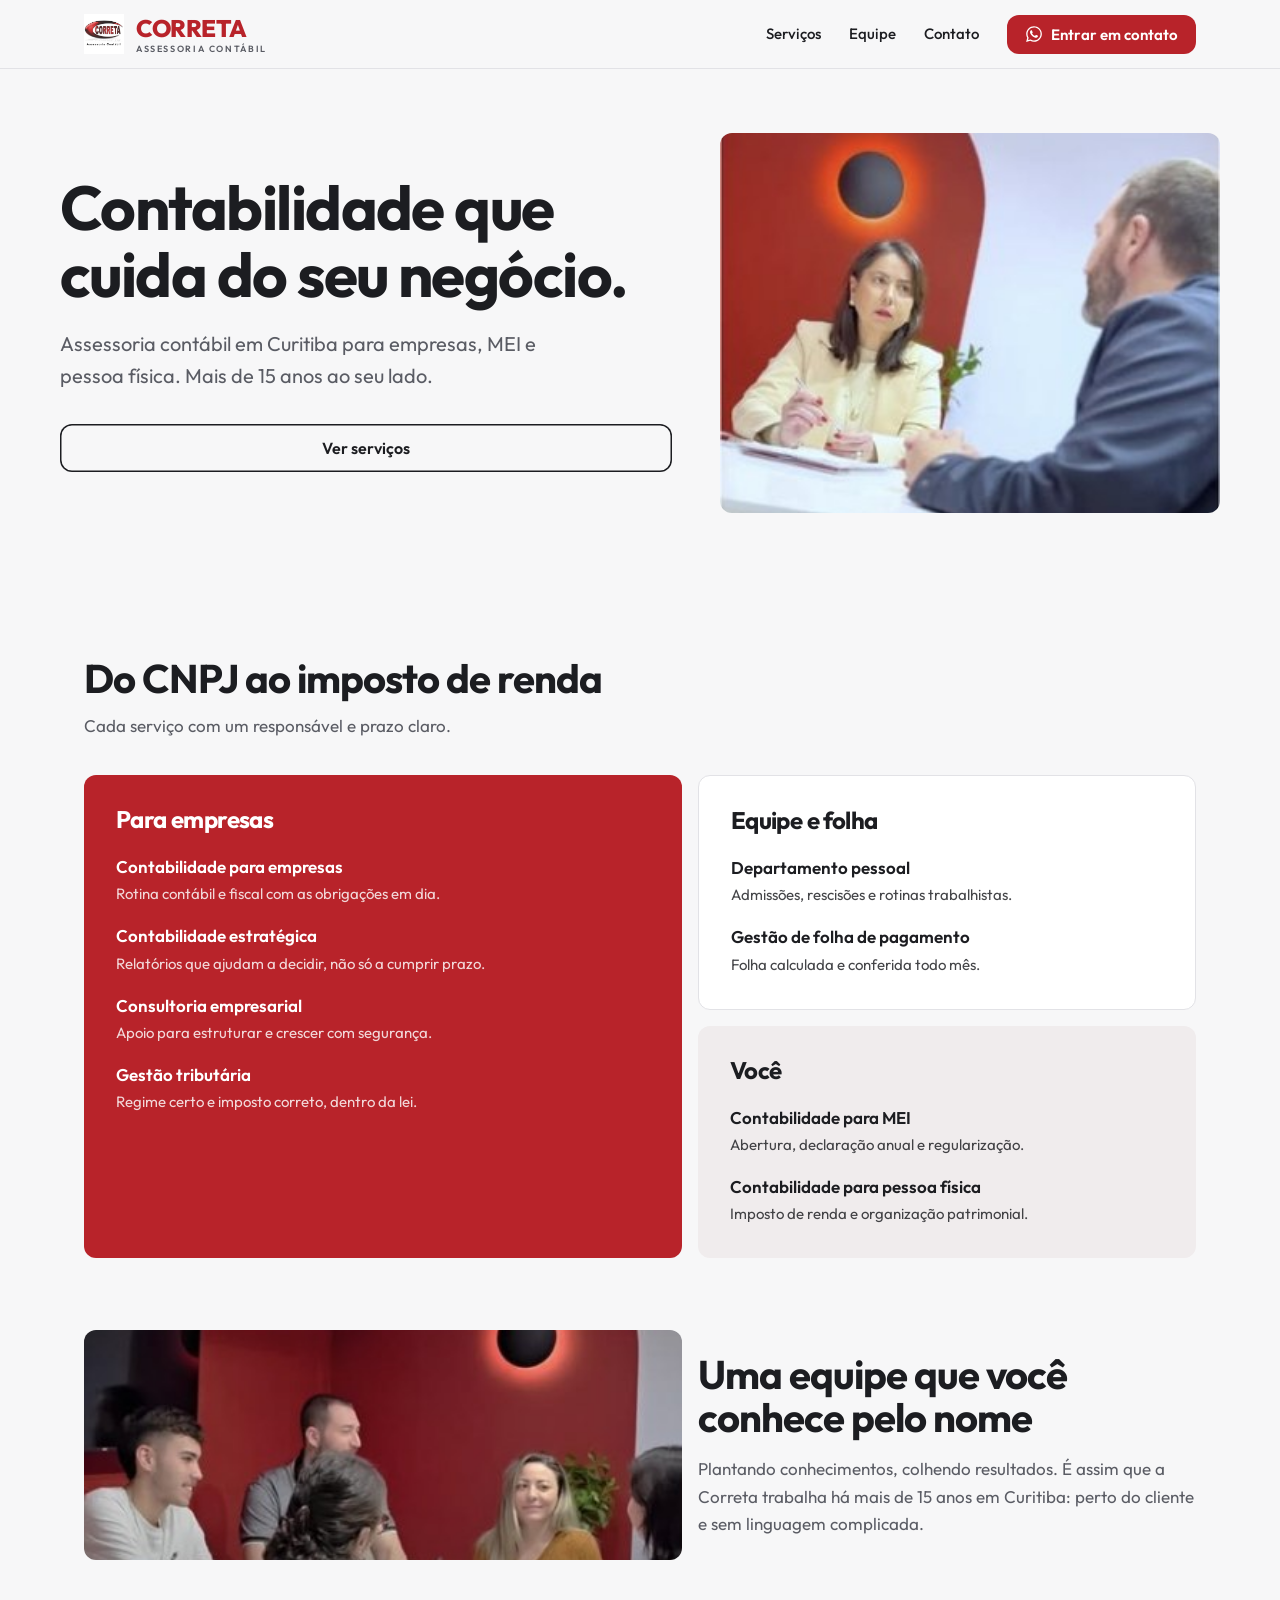
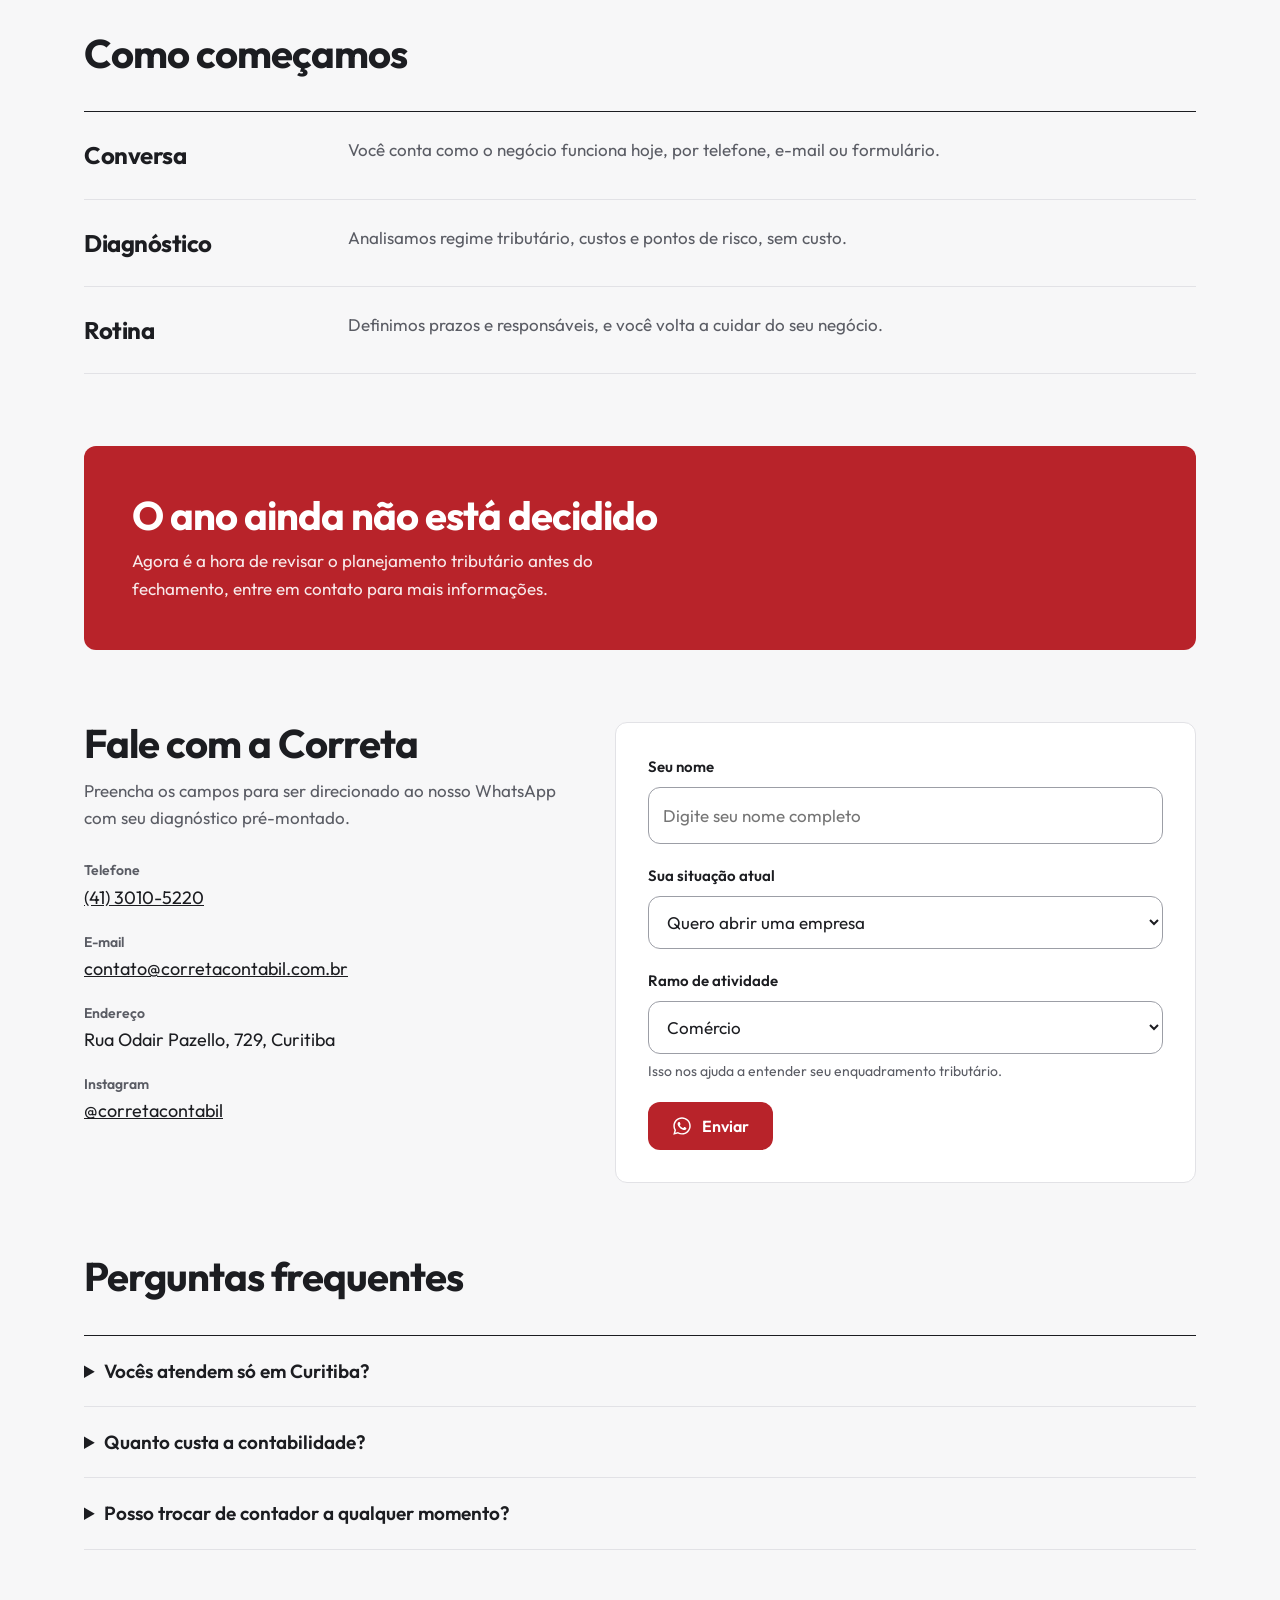
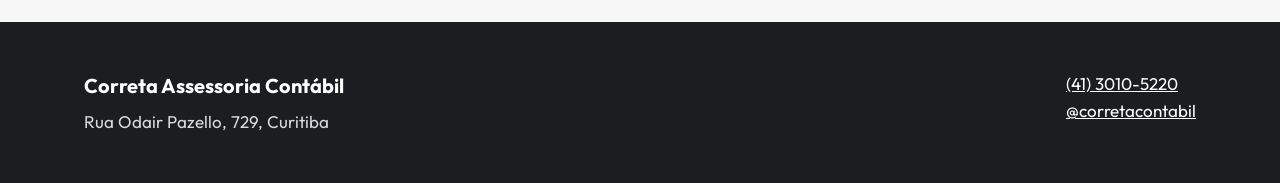
==== commit 4de44de5: "Corrige caminho da logo no deploy Co-authored-by: Copilot <223556219+Copilot@users.noreply.github.co" ====
--- a/index.html
+++ b/index.html
@@ -18,7 +18,7 @@
       rel="stylesheet"
     />
 
-    <link rel="icon" type="image/jpeg" href="/logo.jpg" />
+    <link rel="icon" type="image/jpeg" href="/public/logo.jpg" />
 
     <link rel="stylesheet" href="style.css" />
   </head>
@@ -26,7 +26,7 @@
     <header>
       <div class="w">
         <a class="logo" href="#">
-          <img src="/logo.jpg" alt="Logo Correta" class="logo-img" />
+          <img src="/public/logo.jpg" alt="Logo Correta" class="logo-img" />
           <div class="logo-text">
             CORRETA
             <small>ASSESSORIA CONTÁBIL</small>
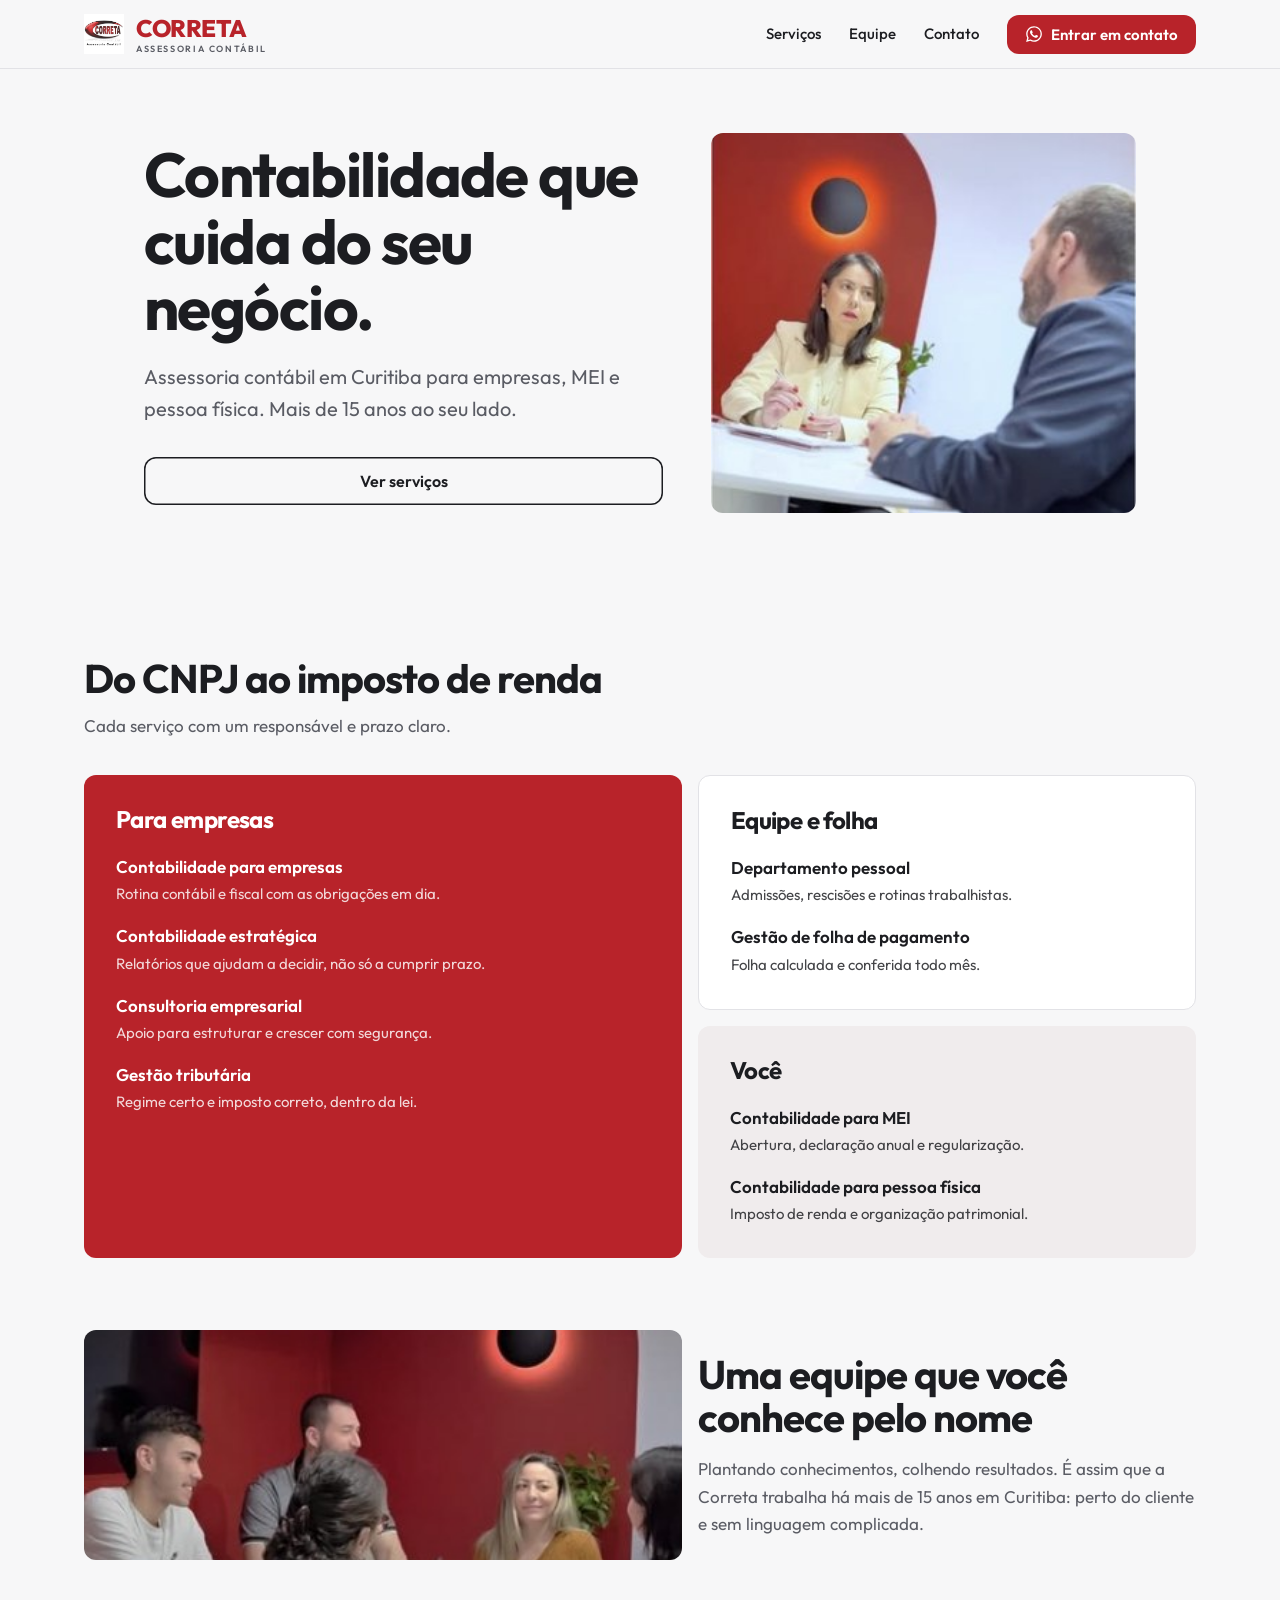
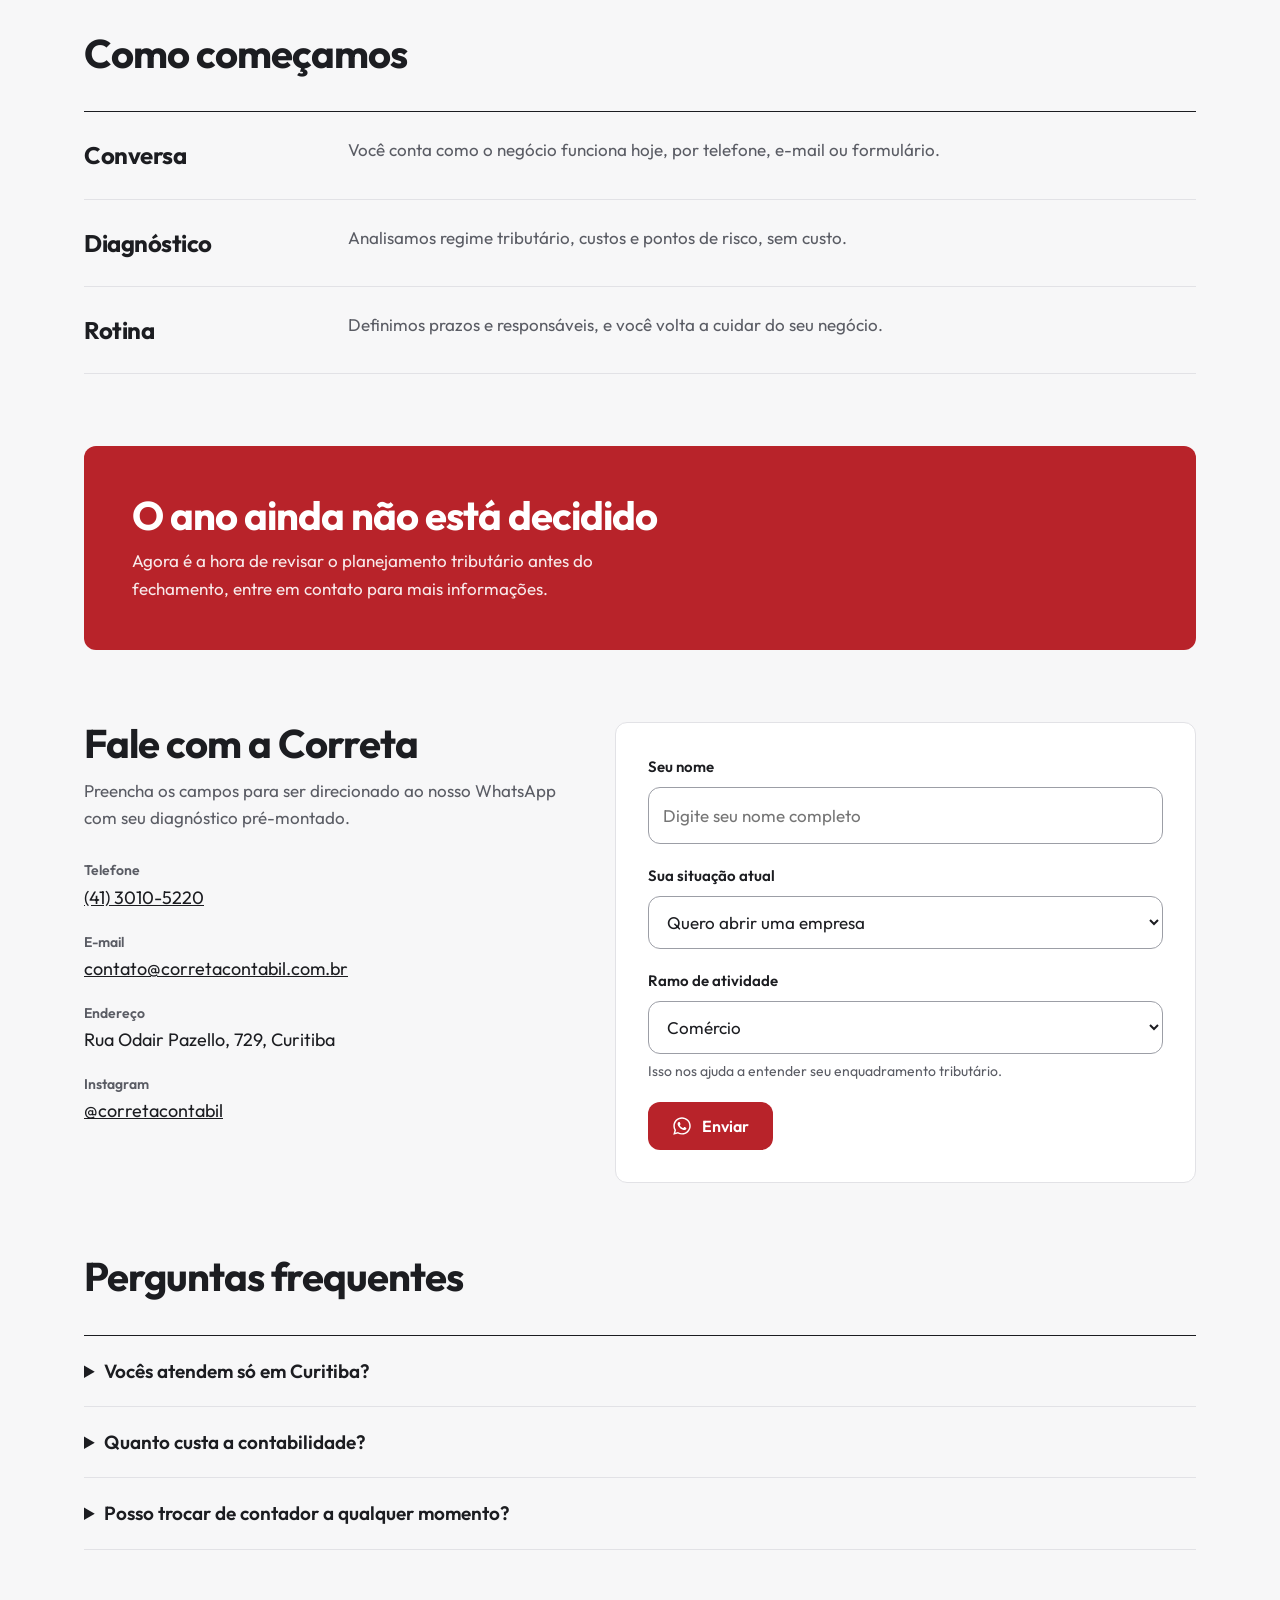
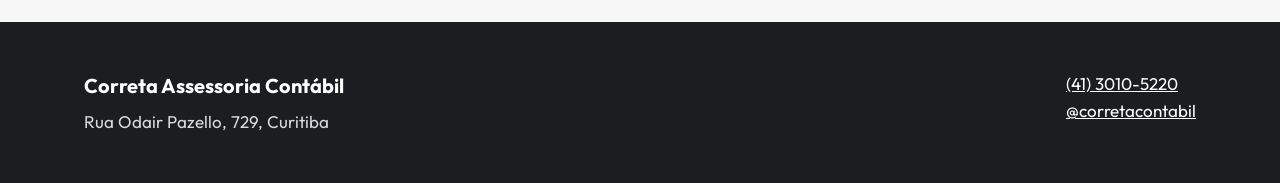
==== commit 47ead160: "Melhora SEO local e indexação do site Co-authored-by: Copilot <223556219+Copilot@users.noreply.githu" ====
--- a/index.html
+++ b/index.html
@@ -6,11 +6,62 @@
       name="viewport"
       content="width=device-width, initial-scale=1, viewport-fit=cover"
     />
-    <title>Correta Assessoria Contábil | Curitiba</title>
+    <title>Contabilidade em Curitiba para Empresas e MEI | Correta</title>
     <meta
       name="description"
-      content="Assessoria contábil em Curitiba para empresas, MEI e pessoa física. Peça seu diagnóstico gratuito."
-    />
+      content="A Correta oferece contabilidade em Curitiba para empresas, MEI e pessoa física. Diagnóstico contábil gratuito e atendimento próximo."
+    />
+    <link rel="canonical" href="https://correta-contabil.vercel.app/" />
+    <meta name="robots" content="index, follow" />
+    <meta name="theme-color" content="#b8232a" />
+    <meta property="og:locale" content="pt_BR" />
+    <meta property="og:type" content="website" />
+    <meta
+      property="og:title"
+      content="Contabilidade em Curitiba para Empresas e MEI | Correta"
+    />
+    <meta
+      property="og:description"
+      content="Assessoria contábil para empresas, MEI e pessoa física em Curitiba."
+    />
+    <meta property="og:url" content="https://correta-contabil.vercel.app/" />
+    <meta property="og:image" content="https://correta-contabil.vercel.app/public/logo.jpg" />
+    <meta property="og:image:alt" content="Logo Correta Assessoria Contábil" />
+    <meta name="twitter:card" content="summary" />
+    <meta
+      name="twitter:title"
+      content="Contabilidade em Curitiba | Correta Assessoria Contábil"
+    />
+    <meta
+      name="twitter:description"
+      content="Contabilidade para empresas, MEI e pessoa física em Curitiba."
+    />
+    <meta name="twitter:image" content="https://correta-contabil.vercel.app/public/logo.jpg" />
+    <script type="application/ld+json">
+      {
+        "@context": "https://schema.org",
+        "@type": "AccountingService",
+        "name": "Correta Assessoria Contábil",
+        "description": "Assessoria contábil para empresas, MEI e pessoa física em Curitiba.",
+        "url": "https://correta-contabil.vercel.app/",
+        "logo": "https://correta-contabil.vercel.app/public/logo.jpg",
+        "image": "https://correta-contabil.vercel.app/public/logo.jpg",
+        "telephone": "+55 41 3010-5220",
+        "priceRange": "$$",
+        "address": {
+          "@type": "PostalAddress",
+          "streetAddress": "Rua Odair Pazello, 729",
+          "addressLocality": "Curitiba",
+          "addressRegion": "PR",
+          "addressCountry": "BR"
+        },
+        "areaServed": {
+          "@type": "City",
+          "name": "Curitiba"
+        },
+        "sameAs": ["https://instagram.com/corretacontabil"]
+      }
+    </script>
     <link rel="preconnect" href="https://fonts.googleapis.com" />
     <link rel="preconnect" href="https://fonts.gstatic.com" crossorigin />
     <link
--- a/style.css
+++ b/style.css
@@ -248,7 +248,8 @@
         grid-template-columns: 1.1fr 0.9fr;
         gap: 48px;
         align-items: center;
-        padding: 64px 0 72px;
+        max-width: 1040px;
+        padding: 64px 24px 72px;
       }
       .hero p {
         font-size: 20px;
@@ -478,6 +479,30 @@
         color: #fff;
       }
       @media (max-width: 820px) {
+        header .w {
+          padding: 0 16px;
+        }
+        .logo {
+          gap: 8px;
+          font-size: 20px;
+        }
+        nav a.btn.sm {
+          display: flex;
+          align-items: center;
+          justify-content: center;
+          width: 44px;
+          height: 44px;
+          padding: 0;
+          font-size: 0;
+          line-height: 0;
+          gap: 0;
+        }
+        nav a.btn.sm svg {
+          display: block;
+          width: 18px;
+          height: 18px;
+          margin: 0;
+        }
         nav a:not(.btn) {
           display: none;
         }
@@ -488,7 +513,7 @@
           gap: 32px;
         }
         .hero {
-          padding: 36px 0 48px;
+          padding: 36px 24px 48px;
         }
         .hero .ph {
           aspect-ratio: 4/3;
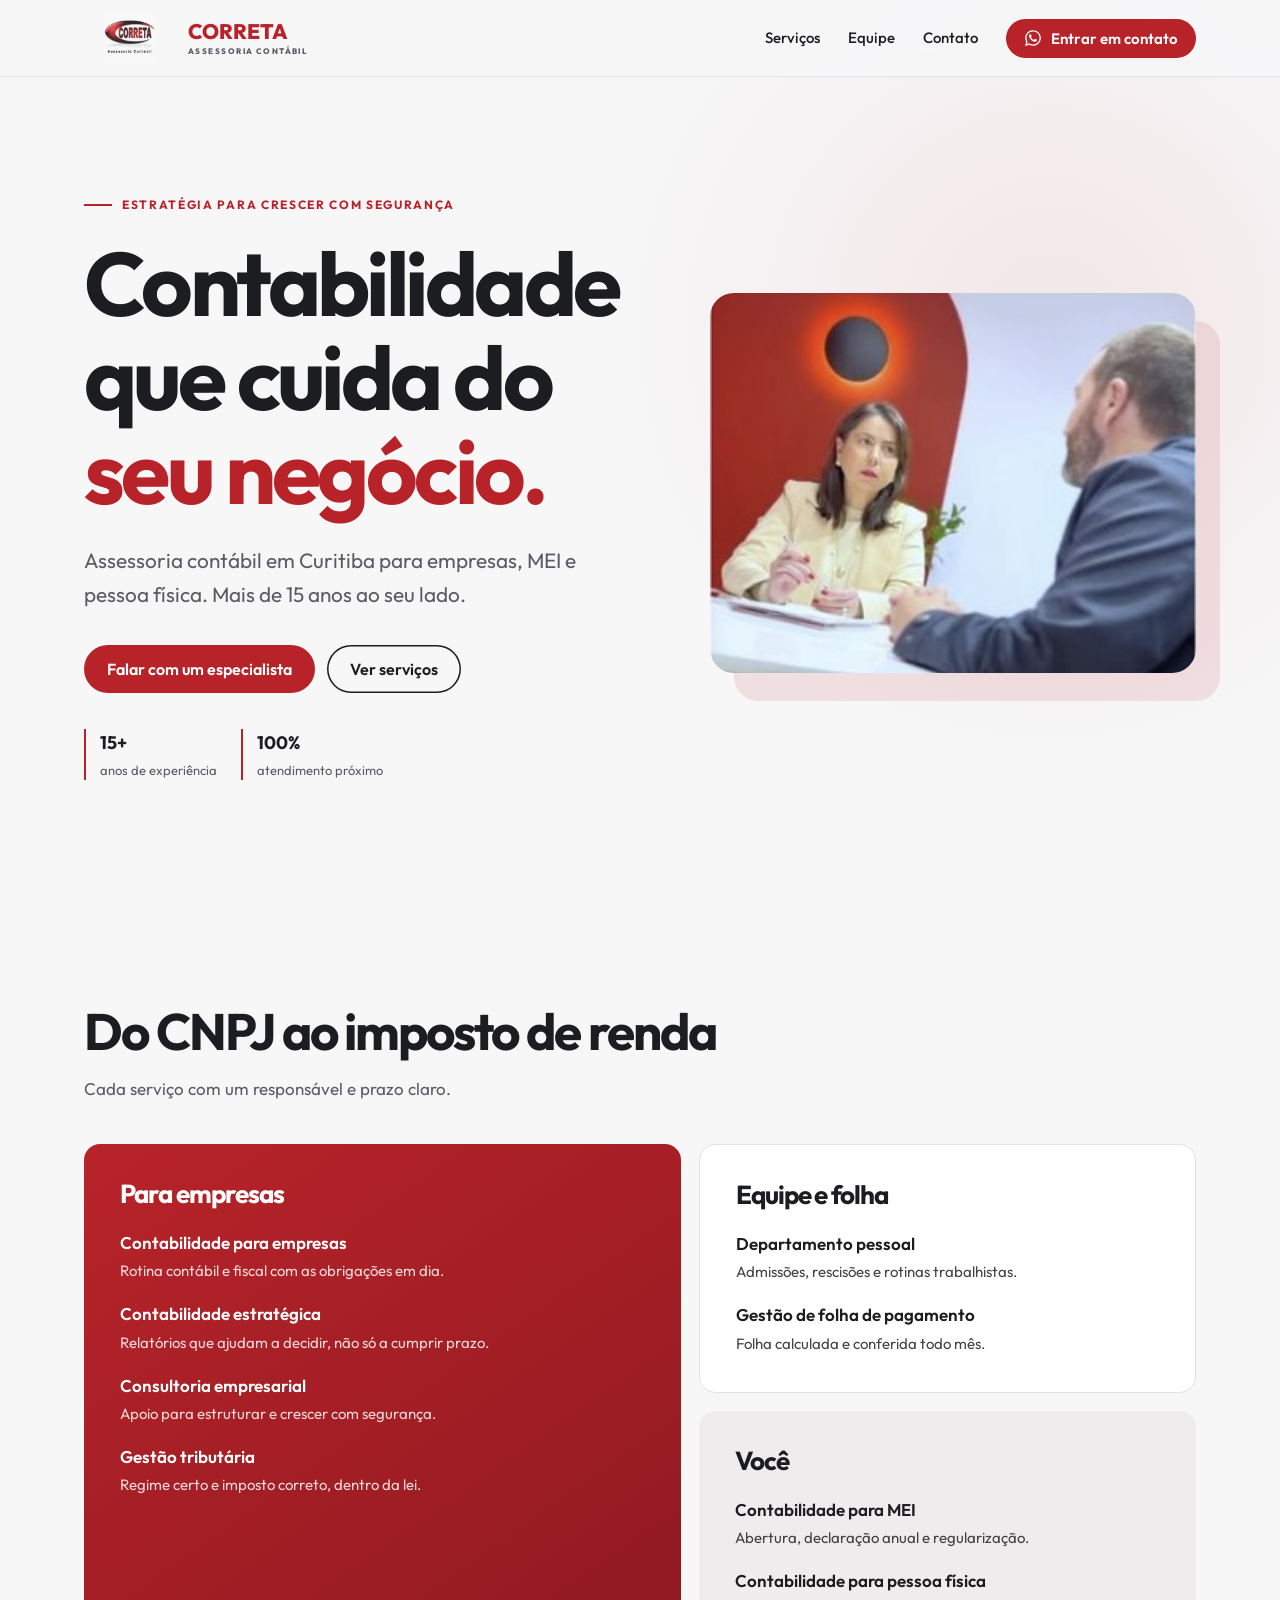
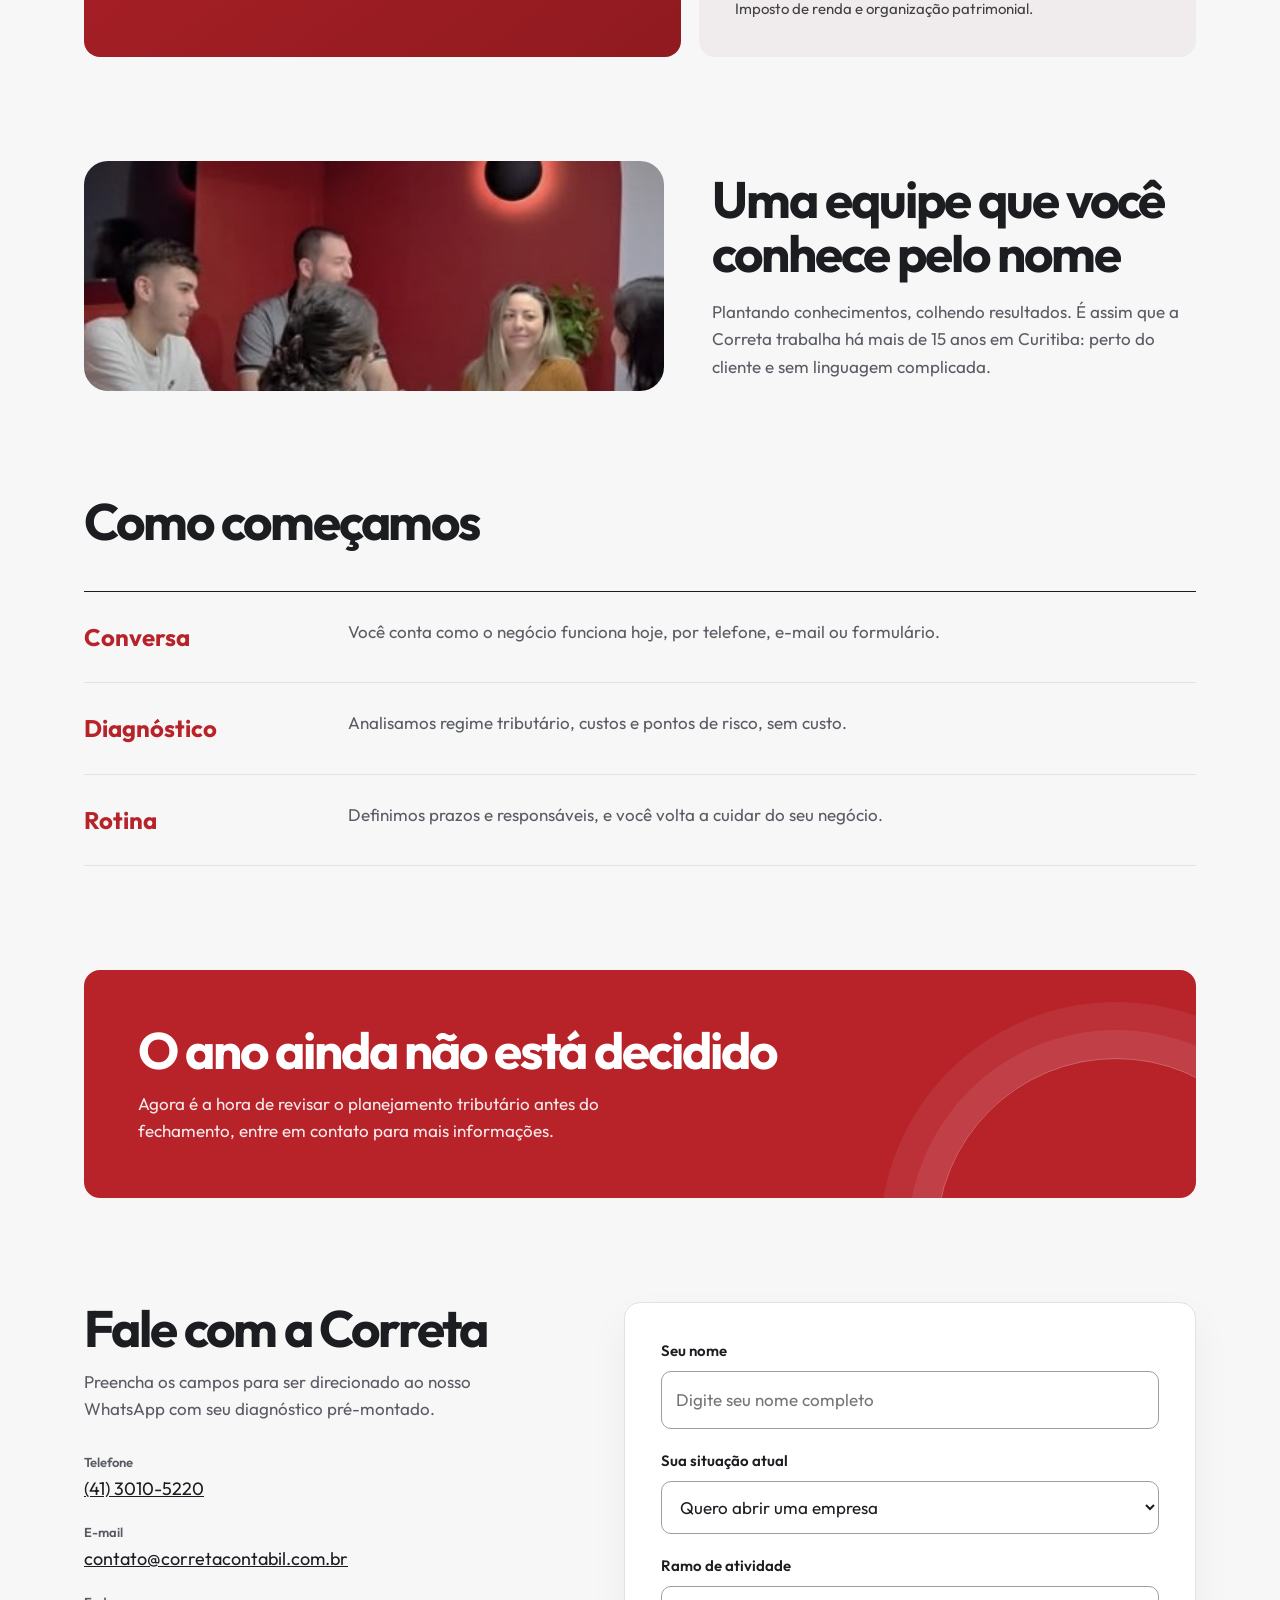
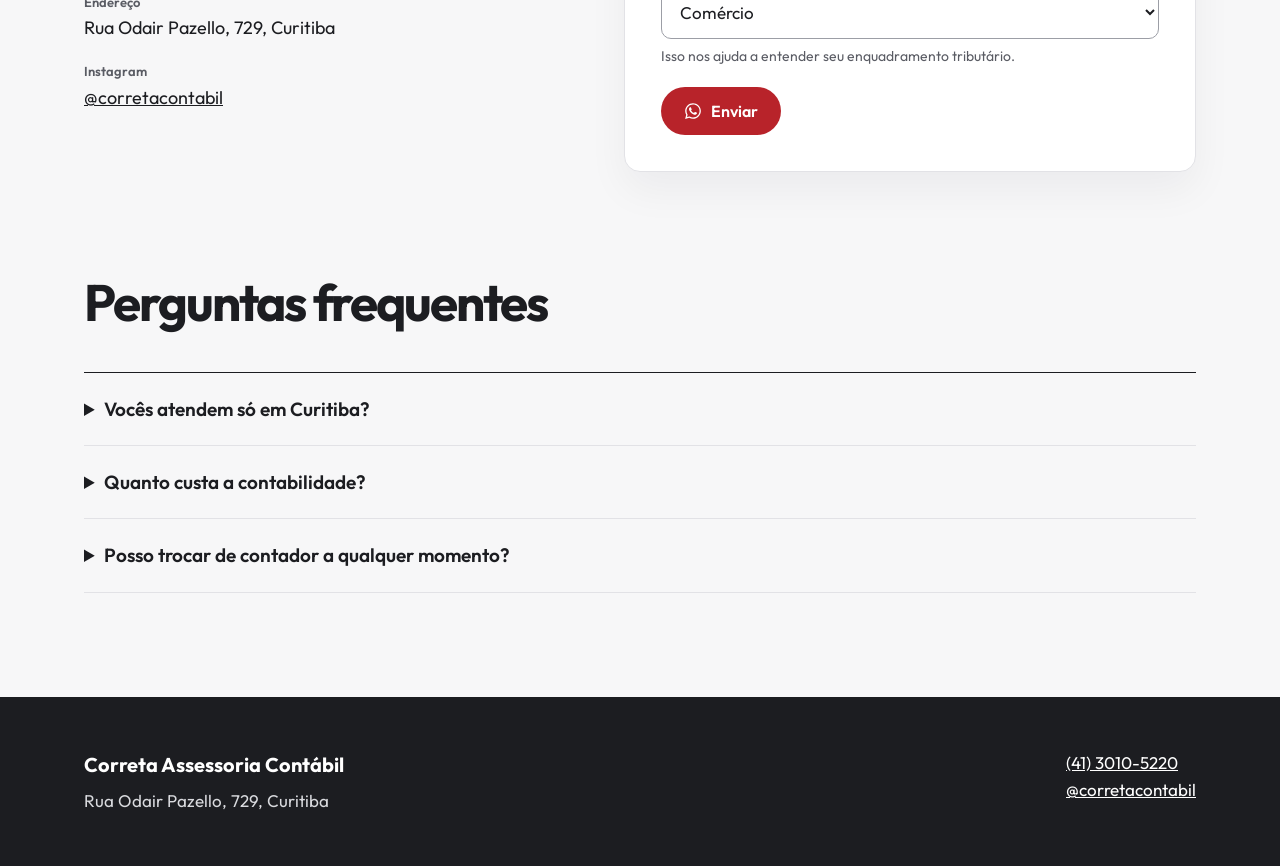
==== commit 5adcc648: "Ajustes de animações e frontend" ====
--- a/index.html
+++ b/index.html
@@ -6,7 +6,7 @@
       name="viewport"
       content="width=device-width, initial-scale=1, viewport-fit=cover"
     />
-    <title>Contabilidade em Curitiba para Empresas e MEI | Correta</title>
+    <title>Correta Contábil</title>
     <meta
       name="description"
       content="A Correta oferece contabilidade em Curitiba para empresas, MEI e pessoa física. Diagnóstico contábil gratuito e atendimento próximo."
@@ -74,6 +74,13 @@
     <link rel="stylesheet" href="style.css" />
   </head>
   <body>
+    <div class="preloader" aria-hidden="true">
+      <div class="preloader-mark">
+        <span class="preloader-orbit"></span>
+        <strong>Correta</strong>
+        <small>Assessoria contábil</small>
+      </div>
+    </div>
     <header>
       <div class="w">
         <a class="logo" href="#">
@@ -101,13 +108,19 @@
     <main>
       <div class="w hero">
         <div>
-          <h1>Contabilidade que cuida do seu negócio.</h1>
+          <span class="eyebrow">Estratégia para crescer com segurança</span>
+          <h1>Contabilidade que cuida do <em>seu negócio.</em></h1>
           <p>
             Assessoria contábil em Curitiba para empresas, MEI e pessoa física.
             Mais de 15 anos ao seu lado.
           </p>
           <div class="cta">
+            <a class="btn" href="#contato">Falar com um especialista</a>
             <a class="btn line" href="#servicos">Ver serviços</a>
+          </div>
+          <div class="hero-proof">
+            <span><b>15+</b> anos de experiência</span>
+            <span><b>100%</b> atendimento próximo</span>
           </div>
         </div>
         <img
--- a/style.css
+++ b/style.css
@@ -1,544 +1,115 @@
-      :root {
-        color-scheme: light;
-        --bg: #f7f7f8;
-        --surf: #fff;
-        --tint: #f0eced;
-        --ink: #1c1d21;
-        --mut: #5a5c64;
-        --acc: #b8232a;
-        --accd: #8f1a20;
-        --line: #e2e2e6;
-        --r: 12px;
-        box-sizing: border-box;
-        padding-top: env(safe-area-inset-top, 0px);
-        padding-bottom: env(safe-area-inset-bottom, 0px);
-      }
-      * {
-        box-sizing: border-box;
-      }
-      html {
-        scroll-padding-top: calc(72px + env(safe-area-inset-top, 0px));
-        scroll-behavior: smooth;
-      }
-      @media (prefers-reduced-motion: reduce) {
-        html {
-          scroll-behavior: auto;
-        }
-        * {
-          transition: none !important;
-        }
-      }
-      body {
-        margin: 0;
-        background: var(--bg);
-        color: var(--ink);
-        font:
-          400 17px/1.6 Outfit,
-          system-ui,
-          -apple-system,
-          "Segoe UI",
-          Roboto,
-          sans-serif;
-      }
-      .w {
-        max-width: 1160px;
-        margin: 0 auto;
-        padding: 0 24px;
-      }
-      h1,
-      h2,
-      h3 {
-        font-weight: 700;
-        letter-spacing: -0.025em;
-        line-height: 1.08;
-        margin: 0;
-      }
-      h1 {
-        font-size: clamp(34px, 5.6vw, 62px);
-      }
-      h2 {
-        font-size: clamp(26px, 3.8vw, 40px);
-      }
-      p {
-        margin: 0;
-      }
-      .mut {
-        color: var(--mut);
-      }
-      header {
-        position: sticky;
-        top: env(safe-area-inset-top, 0px);
-        z-index: 10;
-        background: var(--bg);
-        border-bottom: 1px solid var(--line);
-      }
-      header .w {
-        height: 68px;
-        display: flex;
-        align-items: center;
-        justify-content: space-between;
-        gap: 16px;
-      }
-      .logo {
-        font-weight: 800;
-        font-size: 24px;
-        letter-spacing: -0.02em;
-        color: var(--acc);
-        text-transform: uppercase;
-        line-height: 1;
-        text-decoration: none;
-      }
-      .logo small {
-        display: block;
-        font-size: 9px;
-        font-weight: 600;
-        letter-spacing: 0.18em;
-        color: var(--mut);
-        margin-top: 4px;
-      }
-      nav {
-        display: flex;
-        align-items: center;
-        gap: 28px;
-      }
-      nav a:not(.btn) {
-        color: var(--ink);
-        text-decoration: none;
-        font-weight: 500;
-        font-size: 15px;
-      }
-      nav a:not(.btn):hover {
-        color: var(--acc);
-      }
-      nav a.btn {
-        display: inline-flex;
-        align-items: center;
-        justify-content: center;
-        gap: 8px; /* Espaçamento entre o ícone e o texto */
-      }
+:root {
+  color-scheme: light;
+  --bg: #f7f7f8;
+  --surf: #fff;
+  --tint: #f0eced;
+  --ink: #1c1d21;
+  --mut: #5a5c64;
+  --acc: #b8232a;
+  --accd: #8f1a20;
+  --line: #e2e2e6;
+  --r: 16px;
+  box-sizing: border-box;
+  padding-top: env(safe-area-inset-top, 0px);
+  padding-bottom: env(safe-area-inset-bottom, 0px);
+}
+*, *::before, *::after { box-sizing: inherit; }
+html { scroll-padding-top: 88px; scroll-behavior: smooth; }
+body {
+  margin: 0;
+  background:
+    radial-gradient(circle at 82% 8%, rgba(184, 35, 42, .08), transparent 28rem),
+    var(--bg);
+  color: var(--ink);
+  font: 400 17px/1.6 Outfit, system-ui, sans-serif;
+  overflow-x: hidden;
+}
+body.is-ready .preloader { opacity: 0; pointer-events: none; visibility: hidden; }
+.w { max-width: 1160px; margin: 0 auto; padding: 0 24px; }
+h1, h2, h3 { font-weight: 700; letter-spacing: -.04em; line-height: 1.05; margin: 0; }
+h1 { font-size: clamp(3rem, 7vw, 6.5rem); max-width: 760px; }
+h1 em { color: var(--acc); font-style: normal; }
+h2 { font-size: clamp(2rem, 4vw, 3.4rem); }
+p { margin: 0; }
+.mut { color: var(--mut); }
 
-      /* Tamanho e cor do ícone SVG do WhatsApp */
-      nav a.btn svg {
-        width: 18px;
-        height: 18px;
-        fill: currentColor; /* Herda a cor branca do texto do botão */
-        flex-shrink: 0;
-      }
-      .btn {
-        display: inline-block;
-        background: var(--acc);
-        color: #fff;
-        font:
-          600 16px Outfit,
-          system-ui,
-          sans-serif;
-        padding: 14px 24px;
-        border-radius: var(--r);
-        text-decoration: none;
-        border: 0;
-        cursor: pointer;
-        white-space: nowrap;
-        transition:
-          background 0.15s,
-          transform 0.1s;
-      }
-      .btn:hover {
-        background: var(--accd);
-      }
-      .btn:active {
-        transform: translateY(1px);
-      }
-      .btn.line {
-        background: transparent;
-        color: var(--ink);
-        box-shadow: inset 0 0 0 1.5px var(--ink);
-        width: 100%;
-        text-align: center;
-      }
-      .btn.line:hover {
-        background: var(--ink);
-        color: #fff;
-      }
-      .btn.white {
-        background: #fff;
-        color: var(--accd);
-      }
-      .btn.white:hover {
-        background: var(--tint);
-      }
-      .btn.sm {
-        padding: 10px 18px;
-        font-size: 15px;
-      }
-      .btn-wsp {
-        display: inline-flex;
-        align-items: center;
-        justify-content: center;
-        gap: 10px;
-        width: 100%; /* Ocupa a largura disponível da coluna no formulário */
-        max-width: 320px; /* Define um tamanho máximo elegante */
-        text-align: center;
-      }
+.preloader {
+  position: fixed; inset: 0; z-index: 100;
+  display: grid; place-items: center;
+  background: var(--ink); color: #fff;
+  transition: opacity .65s ease, visibility .65s ease;
+}
+.preloader-mark { position: relative; text-align: center; text-transform: uppercase; letter-spacing: .16em; }
+.preloader-mark strong { display: block; font-size: 2rem; letter-spacing: .04em; }
+.preloader-mark small { color: #b9bbc0; font-size: .62rem; }
+.preloader-orbit {
+  position: absolute; width: 112px; height: 42px; left: 50%; top: 50%;
+  border: 2px solid var(--acc); border-radius: 50%; transform: translate(-50%, -50%) rotate(-12deg);
+  animation: orbit 1.2s ease-in-out infinite;
+}
+@keyframes orbit { 50% { transform: translate(-50%, -50%) rotate(12deg) scale(1.08); } }
 
-      /* Garante o alinhamento do conteúdo da coluna onde o botão está inserido */
-      .form-column-center {
-        display: flex;
-        flex-direction: column;
-        justify-content: center;
-        align-items: center;
-        height: 100%;
-      }
+header {
+  position: sticky; top: 0; z-index: 10; background: rgba(247,247,248,.84);
+  border-bottom: 1px solid rgba(226,226,230,.8); backdrop-filter: blur(18px);
+  transition: transform .35s ease, background .35s ease;
+}
+header.is-hidden { transform: translateY(-100%); }
+header .w { height: 76px; display: flex; align-items: center; justify-content: space-between; gap: 16px; }
+.logo { display: flex; align-items: center; gap: 12px; color: var(--acc); text-decoration: none; text-transform: uppercase; }
+.logo-img { width: 92px; max-height: 52px; object-fit: contain; mix-blend-mode: multiply; }
+.logo-text { font-weight: 800; font-size: 21px; line-height: 1; }
+.logo-text small { display: block; color: var(--mut); font-size: 8px; letter-spacing: .18em; margin-top: 5px; }
+nav { display: flex; align-items: center; gap: 28px; }
+nav a:not(.btn) { color: var(--ink); text-decoration: none; font-size: 15px; font-weight: 500; transition: color .2s; }
+nav a:not(.btn):hover { color: var(--acc); }
+.btn {
+  display: inline-flex; align-items: center; justify-content: center; gap: 9px;
+  border: 0; border-radius: 999px; background: var(--acc); color: #fff;
+  cursor: pointer; font: 600 16px Outfit, sans-serif; padding: 14px 23px;
+  text-decoration: none; white-space: nowrap; transition: transform .2s, background .2s, box-shadow .2s;
+}
+.btn:hover { background: var(--accd); box-shadow: 0 10px 24px rgba(143,26,32,.2); transform: translateY(-2px); }
+.btn:active { transform: translateY(0); }
+.btn svg { width: 18px; height: 18px; fill: currentColor; }
+.btn.line { background: transparent; color: var(--ink); box-shadow: inset 0 0 0 1.5px var(--ink); }
+.btn.line:hover { background: var(--ink); color: #fff; }
+.btn.sm { padding: 10px 18px; font-size: 15px; }
 
-      .logo {
-        display: flex;
-        align-items: center;
-        gap: 12px; /* Espaço entre a imagem e o texto */
-        text-decoration: none;
-        font-weight: 800;
-        font-size: 24px;
-        letter-spacing: -0.02em;
-        color: var(--acc);
-        text-transform: uppercase;
-        line-height: 1;
-      }
-
-      /* Tamanho controlado da imagem */
-      .logo-img {
-        max-height: 40px;
-        width: auto;
-        object-fit: contain;
-      }
-
-      /* Estilo do texto ao lado da imagem */
-      .logo-text small {
-        display: block;
-        font-size: 9px;
-        font-weight: 600;
-        letter-spacing: 0.18em;
-        color: var(--mut);
-        margin-top: 4px;
-      }
-
-      /* Ajuste do tamanho do ícone SVG do WhatsApp */
-      .btn-wsp svg {
-        width: 22px;
-        height: 22px;
-        fill: currentColor;
-        flex-shrink: 0;
-      }
-
-      button.btn,
-      .btn-wsp-submit {
-        display: inline-flex !important;
-        align-items: center !important;
-        justify-content: center !important;
-        gap: 10px; /* Espaçamento horizontal entre o ícone e a palavra 'Enviar' */
-        line-height: 1; /* Evita que a altura da linha empurre o texto para baixo */
-      }
-
-      /* Força a remoção de margens extras ou desalinhamento do SVG */
-      button.btn svg,
-      .btn-wsp-submit svg {
-        display: block; /* Remove o espaçamento de linha padrão de imagens/SVGs */
-        flex-shrink: 0;
-        margin: 0;
-      }
-      .hero {
-        display: grid;
-        grid-template-columns: 1.1fr 0.9fr;
-        gap: 48px;
-        align-items: center;
-        max-width: 1040px;
-        padding: 64px 24px 72px;
-      }
-      .hero p {
-        font-size: 20px;
-        color: var(--mut);
-        max-width: 480px;
-        margin-top: 20px;
-      }
-      .cta {
-        display: flex;
-        gap: 12px;
-        flex-wrap: wrap;
-        margin-top: 32px;
-      }
-      .ph {
-        width: 100%;
-        display: block;
-        border-radius: var(--r);
-        object-fit: cover;
-      }
-      .hero .ph {
-        aspect-ratio: 4/4.6;
-      }
-      section {
-        padding: 72px 0;
-      }
-      .head {
-        max-width: 620px;
-        margin-bottom: 36px;
-      }
-      .head p {
-        margin-top: 12px;
-        color: var(--mut);
-      }
-      .bento {
-        display: grid;
-        grid-template-columns: 1.2fr 1fr;
-        grid-template-rows: auto auto;
-        gap: 16px;
-      }
-      .cell {
-        border-radius: var(--r);
-        padding: 32px;
-      }
-      .cell h3 {
-        font-size: 24px;
-        margin-bottom: 20px;
-      }
-      .cell dl {
-        margin: 0;
-      }
-      .cell dt {
-        font-weight: 600;
-        font-size: 17px;
-      }
-      .cell dd {
-        margin: 2px 0 16px;
-        font-size: 15px;
-        opacity: 0.82;
-      }
-      .cell dd:last-child {
-        margin-bottom: 0;
-      }
-      .c1 {
-        grid-row: span 2;
-        background: var(--acc);
-        color: #fff;
-      }
-      .c2 {
-        background: var(--surf);
-        border: 1px solid var(--line);
-      }
-      .c3 {
-        background: var(--tint);
-      }
-      .split {
-        display: grid;
-        grid-template-columns: 1.2fr 1fr;
-        gap: 16px;
-        align-items: center;
-      }
-
-      .split .ph {
-        width: 100%;
-        aspect-ratio: 16/9;
-        object-fit: cover;
-        border-radius: var(--r);
-      }
-      .split p {
-        margin-top: 16px;
-        color: var(--mut);
-      }
-      .steps {
-        border-top: 1.5px solid var(--ink);
-      }
-      .step {
-        display: grid;
-        grid-template-columns: 240px 1fr;
-        gap: 24px;
-        padding: 24px 0;
-        border-bottom: 1px solid var(--line);
-      }
-      .step b {
-        font-size: 24px;
-        font-weight: 700;
-        letter-spacing: -0.02em;
-      }
-      .band {
-        background: var(--acc);
-        color: #fff;
-        border-radius: var(--r);
-        padding: 48px;
-        display: flex;
-        justify-content: space-between;
-        align-items: center;
-        gap: 32px;
-        flex-wrap: wrap;
-      }
-      .band p {
-        margin-top: 10px;
-        opacity: 0.9;
-        max-width: 520px;
-      }
-      .form {
-        display: grid;
-        grid-template-columns: 0.9fr 1.1fr;
-        gap: 56px;
-      }
-      .info dl {
-        margin: 28px 0 0;
-      }
-      .info dt {
-        font-size: 14px;
-        font-weight: 600;
-        color: var(--mut);
-        margin-top: 18px;
-      }
-      .info dd {
-        margin: 2px 0 0;
-        font-size: 18px;
-      }
-      .info a {
-        color: var(--ink);
-      }
-      form {
-        background: var(--surf);
-        border: 1px solid var(--line);
-        border-radius: var(--r);
-        padding: 32px;
-      }
-      label {
-        display: block;
-        font-weight: 600;
-        font-size: 15px;
-        margin-bottom: 8px;
-      }
-      .f {
-        margin-bottom: 20px;
-      }
-      .hint {
-        font-size: 14px;
-        color: var(--mut);
-        margin-top: 6px;
-      }
-      .err {
-        font-size: 14px;
-        color: var(--accd);
-        margin-top: 6px;
-        display: none;
-      }
-      .bad input {
-        border-color: var(--accd);
-      }
-      .bad .err {
-        display: block;
-      }
-      input,
-      select {
-        width: 100%;
-        padding: 14px;
-        border-radius: var(--r);
-        border: 1.5px solid #9c9ea6;
-        background: #fff;
-        color: var(--ink);
-        font: inherit;
-      }
-      input:focus-visible,
-      select:focus-visible,
-      .btn:focus-visible,
-      summary:focus-visible,
-      a:focus-visible {
-        outline: 3px solid var(--ink);
-        outline-offset: 2px;
-      }
-      details {
-        border-bottom: 1px solid var(--line);
-        padding: 20px 0;
-      }
-      details:first-of-type {
-        border-top: 1.5px solid var(--ink);
-      }
-      summary {
-        font-weight: 600;
-        font-size: 19px;
-        cursor: pointer;
-      }
-      details p {
-        margin-top: 10px;
-        color: var(--mut);
-        max-width: 640px;
-      }
-      footer {
-        background: var(--ink);
-        color: #d9dade;
-        padding: 48px 0;
-      }
-      footer .w {
-        display: flex;
-        justify-content: space-between;
-        gap: 24px;
-        flex-wrap: wrap;
-      }
-      footer b {
-        color: #fff;
-        font-size: 20px;
-      }
-      footer a {
-        color: #fff;
-      }
-      @media (max-width: 820px) {
-        header .w {
-          padding: 0 16px;
-        }
-        .logo {
-          gap: 8px;
-          font-size: 20px;
-        }
-        nav a.btn.sm {
-          display: flex;
-          align-items: center;
-          justify-content: center;
-          width: 44px;
-          height: 44px;
-          padding: 0;
-          font-size: 0;
-          line-height: 0;
-          gap: 0;
-        }
-        nav a.btn.sm svg {
-          display: block;
-          width: 18px;
-          height: 18px;
-          margin: 0;
-        }
-        nav a:not(.btn) {
-          display: none;
-        }
-        .hero,
-        .split,
-        .form {
-          grid-template-columns: 1fr;
-          gap: 32px;
-        }
-        .hero {
-          padding: 36px 24px 48px;
-        }
-        .hero .ph {
-          aspect-ratio: 4/3;
-          order: -1;
-        }
-        .bento {
-          grid-template-columns: 1fr;
-        }
-        .c1 {
-          grid-row: auto;
-        }
-        .step {
-          grid-template-columns: 1fr;
-          gap: 6px;
-        }
-        section {
-          padding: 52px 0;
-        }
-        .band {
-          padding: 32px;
-        }
-        .cell {
-          padding: 24px;
-        }
-        form {
-          padding: 24px;
-        }
-      }
+.hero { min-height: calc(100dvh - 76px); display: grid; grid-template-columns: 1.08fr .92fr; gap: 56px; align-items: center; padding-top: 72px; padding-bottom: 84px; }
+.eyebrow { display: inline-flex; align-items: center; gap: 10px; color: var(--acc); font-size: 12px; font-weight: 700; letter-spacing: .14em; text-transform: uppercase; margin-bottom: 22px; }
+.eyebrow::before { content: ""; width: 28px; height: 2px; background: var(--acc); }
+.hero p { max-width: 530px; color: var(--mut); font-size: clamp(1.1rem, 2vw, 1.3rem); margin-top: 26px; }
+.cta { display: flex; flex-wrap: wrap; gap: 12px; margin-top: 34px; }
+.hero-proof { display: flex; flex-wrap: wrap; gap: 24px; color: var(--mut); font-size: 13px; margin-top: 36px; }
+.hero-proof span { display: grid; gap: 2px; padding-left: 14px; border-left: 2px solid var(--acc); }
+.hero-proof b { color: var(--ink); font-size: 18px; }
+.ph { width: 100%; display: block; border-radius: calc(var(--r) * 1.5); object-fit: cover; }
+.hero .ph { aspect-ratio: 4 / 4.6; box-shadow: 24px 28px 0 rgba(184,35,42,.11); }
+section { padding: 104px 0; }
+.head { max-width: 650px; margin-bottom: 42px; }
+.head p { color: var(--mut); margin-top: 16px; }
+.bento { display: grid; grid-template: auto auto / 1.2fr 1fr; gap: 18px; }
+.cell { border-radius: var(--r); padding: 36px; transition: transform .3s, box-shadow .3s; }
+.cell:hover { transform: translateY(-5px); box-shadow: 0 18px 35px rgba(28,29,33,.08); }
+.cell h3 { font-size: 26px; margin-bottom: 22px; }
+.cell dl { margin: 0; }.cell dt { font-weight: 600; }.cell dd { margin: 3px 0 17px; font-size: 15px; opacity: .82; }.cell dd:last-child { margin-bottom: 0; }
+.c1 { grid-row: span 2; background: linear-gradient(145deg, var(--acc), var(--accd)); color: #fff; }
+.c2 { background: var(--surf); border: 1px solid var(--line); }.c3 { background: var(--tint); }
+.split { display: grid; grid-template-columns: 1.2fr 1fr; gap: 48px; align-items: center; }
+.split .ph { aspect-ratio: 16 / 9; }.split p { color: var(--mut); margin-top: 18px; }
+.steps { border-top: 1.5px solid var(--ink); }.step { display: grid; grid-template-columns: 240px 1fr; gap: 24px; padding: 26px 0; border-bottom: 1px solid var(--line); transition: padding .25s; }.step:hover { padding-left: 12px; }.step b { color: var(--acc); font-size: 24px; }
+.band { position: relative; overflow: hidden; display: flex; justify-content: space-between; align-items: center; gap: 32px; padding: 54px; border-radius: var(--r); background: var(--acc); color: #fff; }.band::after { content: ""; position: absolute; width: 360px; height: 360px; right: -100px; bottom: -220px; border: 1px solid rgba(255,255,255,.3); border-radius: 50%; box-shadow: 0 0 0 28px rgba(255,255,255,.08), 0 0 0 56px rgba(255,255,255,.06); }.band p { max-width: 520px; margin-top: 12px; opacity: .9; }
+.form { display: grid; grid-template-columns: .9fr 1.1fr; gap: 72px; }.info dl { margin: 30px 0 0; }.info dt { color: var(--mut); font-size: 13px; font-weight: 600; margin-top: 18px; }.info dd { margin: 2px 0 0; font-size: 18px; }.info a { color: var(--ink); }
+form { background: var(--surf); border: 1px solid var(--line); border-radius: var(--r); padding: 36px; box-shadow: 0 18px 40px rgba(28,29,33,.05); }label { display: block; font-weight: 600; font-size: 15px; margin-bottom: 8px; }.f { margin-bottom: 20px; }.hint, .err { color: var(--mut); font-size: 14px; margin-top: 6px; }.err { color: var(--accd); display: none; }.bad input { border-color: var(--accd); }.bad .err { display: block; }
+input, select { width: 100%; padding: 14px; border: 1.5px solid #9c9ea6; border-radius: 10px; background: #fff; color: var(--ink); font: inherit; }input:focus-visible, select:focus-visible, .btn:focus-visible, summary:focus-visible, a:focus-visible { outline: 3px solid var(--acc); outline-offset: 3px; }
+details { border-bottom: 1px solid var(--line); padding: 21px 0; }details:first-of-type { border-top: 1.5px solid var(--ink); }summary { cursor: pointer; font-size: 19px; font-weight: 600; }details p { max-width: 640px; color: var(--mut); margin-top: 10px; }
+footer { background: var(--ink); color: #d9dade; padding: 52px 0; }footer .w { display: flex; justify-content: space-between; gap: 24px; flex-wrap: wrap; }footer b { color: #fff; font-size: 20px; }footer a { color: #fff; }
+.reveal { opacity: 0; transform: translateY(24px); transition: opacity .7s ease, transform .7s ease; }.reveal.is-visible { opacity: 1; transform: none; }
+@media (max-width: 820px) {
+  nav a:not(.btn) { display: none; } nav a.btn.sm { width: 44px; height: 44px; padding: 0; font-size: 0; gap: 0; }nav a.btn.sm svg { display: block; }
+  .hero, .split, .form { grid-template-columns: 1fr; gap: 34px; }.hero { min-height: auto; padding-top: 54px; }.hero .ph { order: -1; aspect-ratio: 4 / 3; }.hero h1 { font-size: clamp(3rem, 13vw, 5rem); }
+  .bento { grid-template-columns: 1fr; }.c1 { grid-row: auto; }section { padding: 72px 0; }.band { padding: 36px 28px; }.cell { padding: 28px; }form { padding: 26px; }
+}
+@media (max-width: 480px) { .w { padding: 0 18px; }.logo-img { width: 76px; }.logo-text { font-size: 17px; }.cta .btn { width: 100%; }.hero-proof { gap: 14px; } }
+@media (prefers-reduced-motion: reduce) { html { scroll-behavior: auto; } *, *::before, *::after { animation-duration: .01ms !important; transition-duration: .01ms !important; } .reveal { opacity: 1; transform: none; } }
